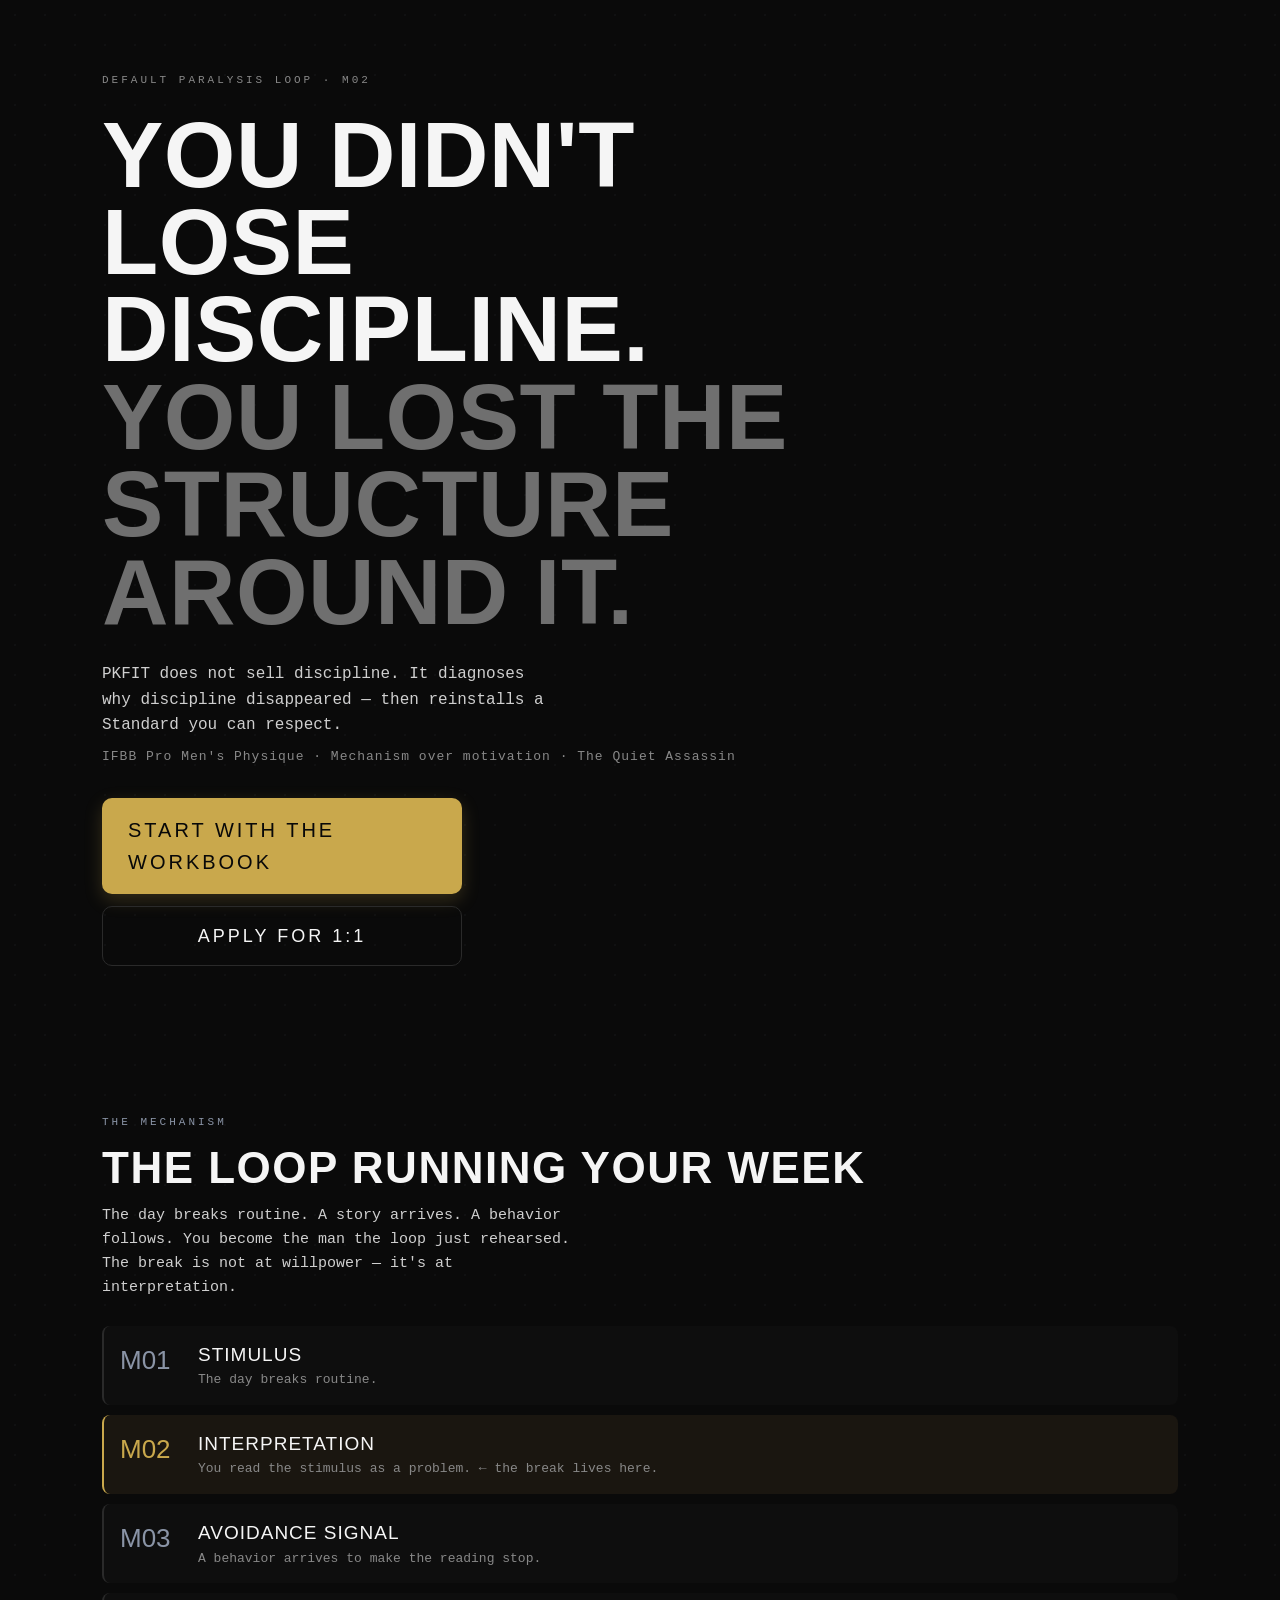
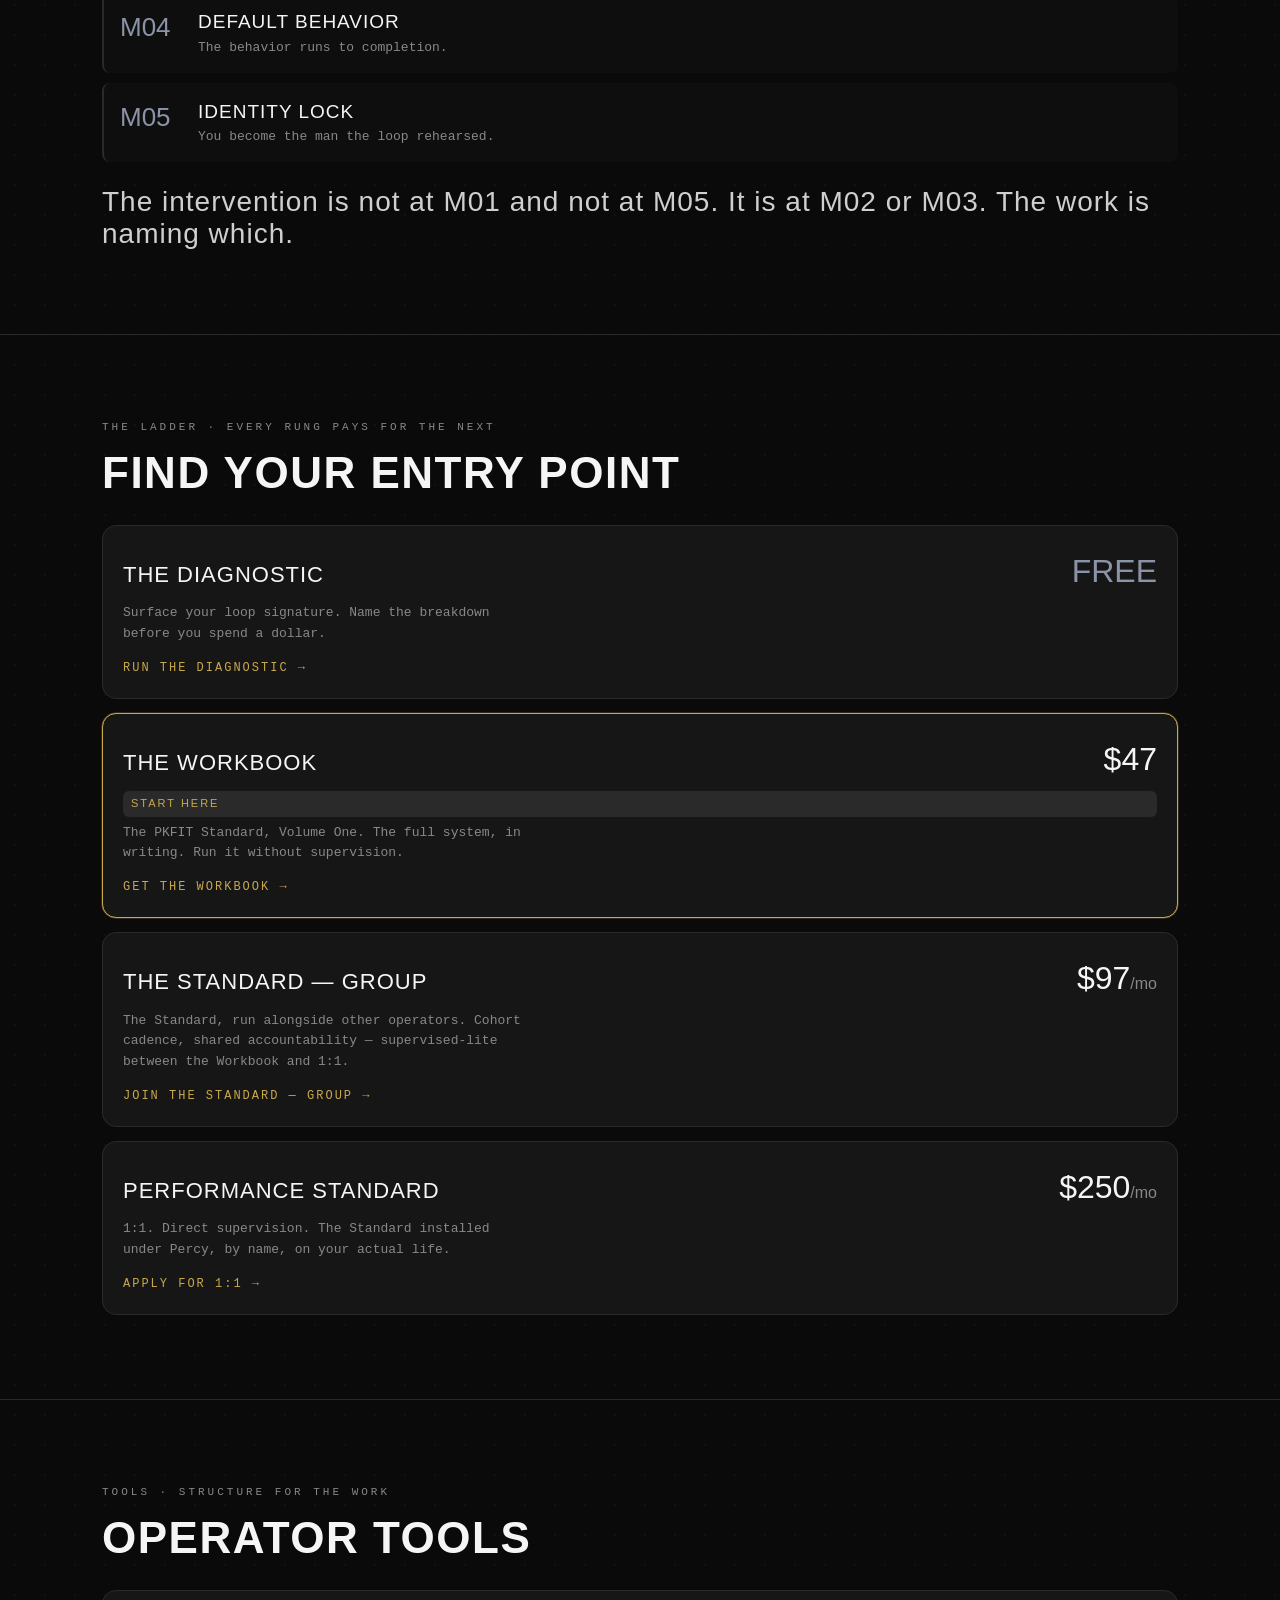
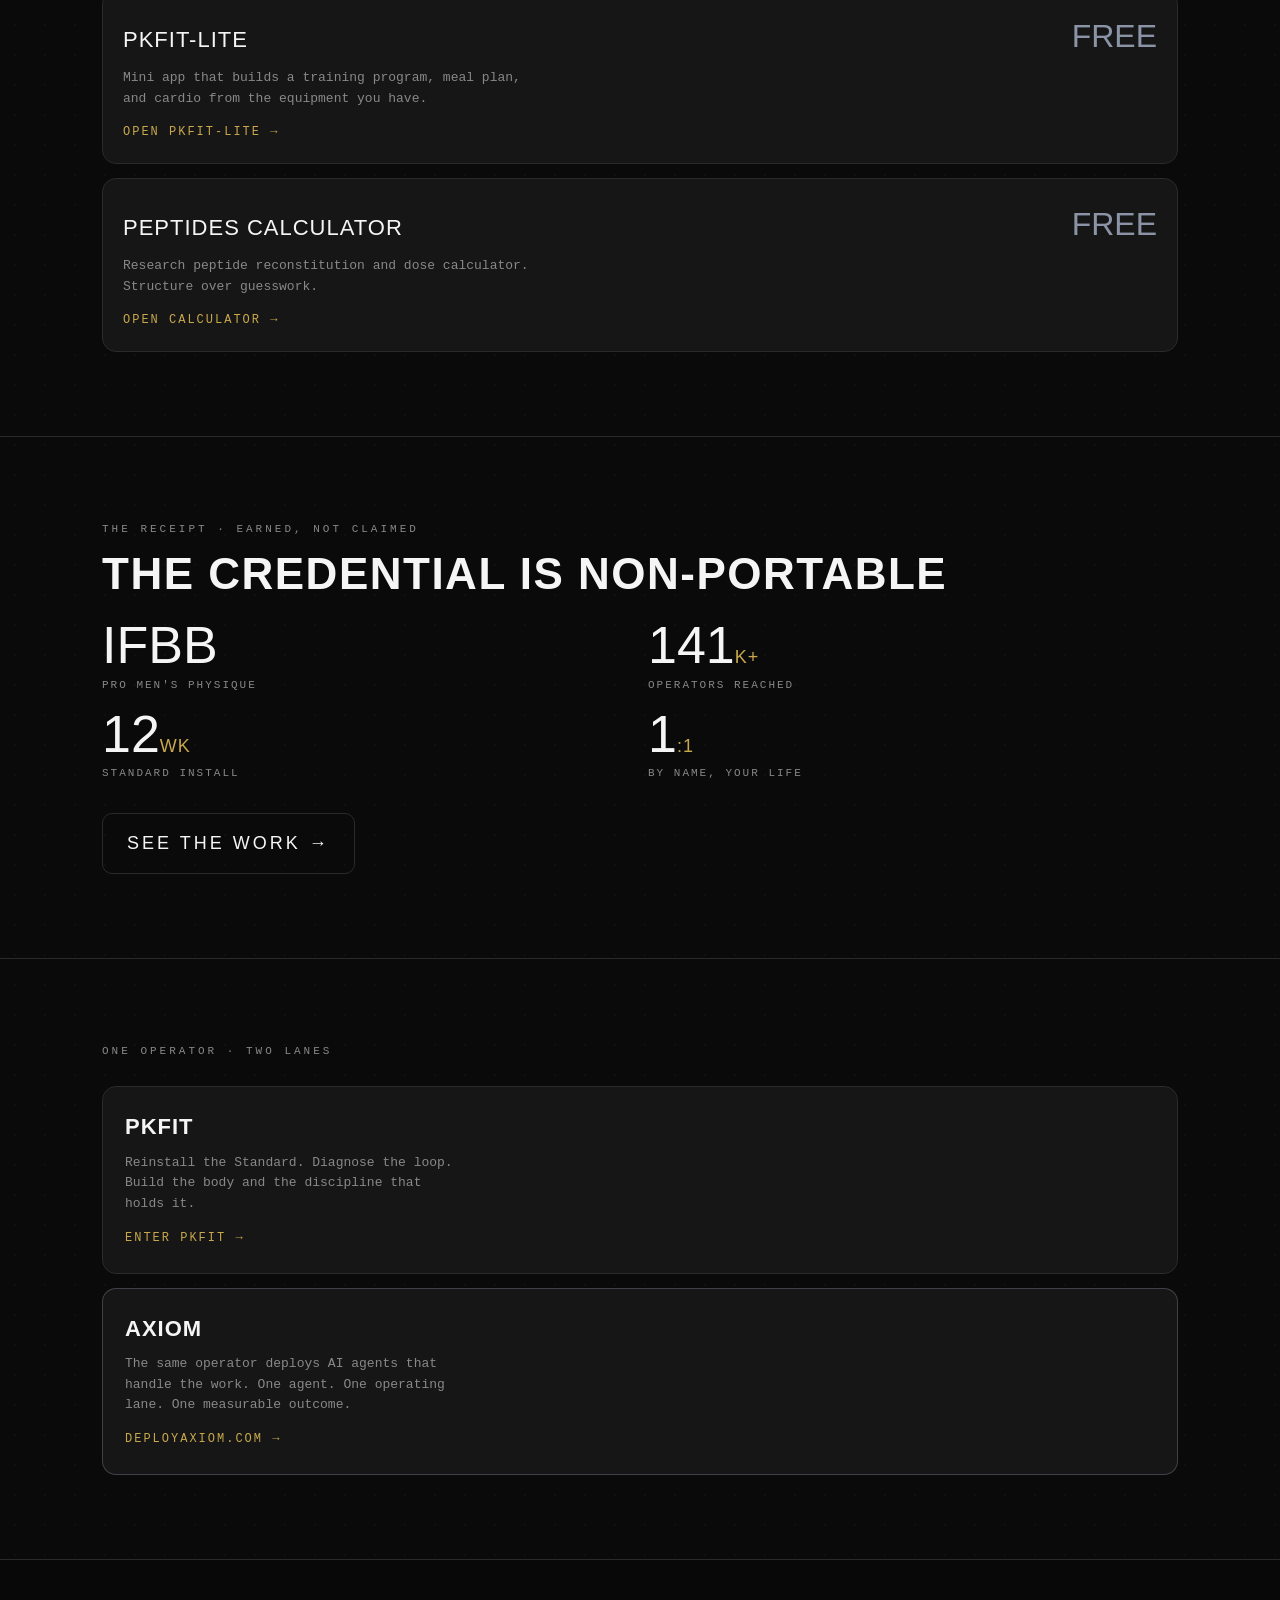
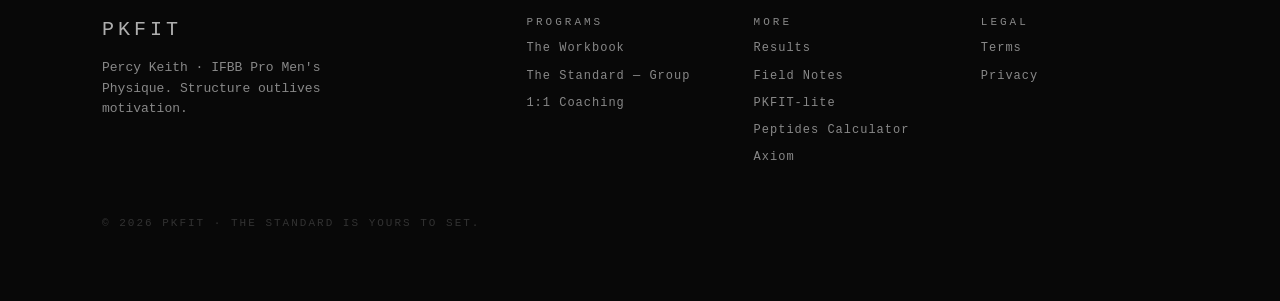
==== index.html @ 1bbd9949 "Add production homepage with Stripe CTA, OPERATOR TOOLS, and footer links" ====
<!DOCTYPE html>
<html lang="en">
<head>
<meta charset="UTF-8">
<meta name="viewport" content="width=device-width, initial-scale=1.0">
<title>PKFIT — operatefitness.app</title>
<link rel="stylesheet" href="/assets/brand.css">
<style>
/* ---- HOME-specific ---- */
.hero{padding:72px 0 64px;position:relative;overflow:hidden}
.hero .kicker{margin-bottom:22px}
.hero h1{font-size:clamp(40px,11vw,92px);color:var(--ink);max-width:14ch}
.hero h1 .dim{color:#6f6f6f}
.hero-sub{margin:26px 0 8px;max-width:46ch;font-size:16px;color:#cfcfcf}
.hero-meta{font-size:13px;color:var(--muted);letter-spacing:1px;margin-bottom:30px}
.hero-cta{display:flex;flex-direction:column;gap:12px;max-width:360px}

.bracket{position:relative}
/* gold corner brackets — containment, used sparingly on the mechanism block */
.mech{position:relative}
.mech .stages{margin-top:26px;display:grid;gap:10px}
.stage{display:grid;grid-template-columns:64px 1fr;gap:14px;align-items:start;padding:14px 16px;background:var(--card-nested);border-radius:8px;border-left:2px solid var(--line)}
.stage.key{border-left-color:var(--gold);background:var(--gold-tile)}
.stage .m{font-family:'Anton',sans-serif;font-size:26px;color:var(--steel)}
.stage.key .m{color:var(--gold)}
.stage .t{font-family:'Bebas Neue',sans-serif;font-size:19px;letter-spacing:1px;color:var(--ink)}
.stage .d{font-size:13px;color:var(--muted)}
.mech-line{margin-top:24px;font-family:'Bebas Neue',sans-serif;font-size:clamp(20px,4vw,28px);letter-spacing:1px;line-height:1.15}

/* ladder */
.ladder{display:grid;gap:14px;margin-top:30px}
.rung{display:flex;flex-direction:column;gap:6px;padding:20px;background:var(--card);border:0.5px solid var(--line);border-radius:var(--radius)}
.rung .top{display:flex;align-items:baseline;justify-content:space-between;gap:12px}
.rung .price{font-family:'Anton',sans-serif;font-size:32px;color:var(--ink)}
.rung .price.free{color:var(--steel)}
.rung .name{font-family:'Bebas Neue',sans-serif;font-size:22px;letter-spacing:1px}
.rung .desc{font-size:13px;color:var(--muted);max-width:52ch}
.rung .go{margin-top:8px;font-family:'DM Mono',monospace;font-size:12px;letter-spacing:2px;text-transform:uppercase;color:var(--gold);text-decoration:none}
.rung.feature{border-color:var(--gold);box-shadow:0 0 0 0.5px rgba(201,168,76,0.4)}
.rung .tag{font-family:'Bebas Neue',sans-serif;font-size:11px;letter-spacing:2px;background:#2a2a2a;color:var(--gold);padding:4px 8px;border-radius:6px}

/* proof strip */
.proof{display:grid;grid-template-columns:repeat(2,1fr);gap:16px;margin-top:26px}
.stat .n{font-family:'Anton',sans-serif;font-size:clamp(34px,9vw,52px);color:var(--ink);line-height:0.9}
.stat .n .u{font-family:'Bebas Neue',sans-serif;font-size:18px;color:var(--gold);letter-spacing:1px}
.stat .l{font-size:11px;letter-spacing:2px;text-transform:uppercase;color:var(--muted);margin-top:8px}

/* dual lane */
.lanes{display:grid;gap:14px;margin-top:26px}
.lane{padding:22px;border:0.5px solid var(--line);border-radius:var(--radius);background:var(--card)}
.lane h4{font-family:'Bebas Neue',sans-serif;font-size:22px;letter-spacing:1px;margin-bottom:8px}
.lane p{font-size:13px;color:var(--muted);max-width:42ch}
.lane .pill{display:inline-block;margin-top:14px;font-family:'DM Mono',monospace;font-size:12px;letter-spacing:2px;text-transform:uppercase;color:var(--gold);text-decoration:none}
.lane.axiom{border-color:rgba(138,148,166,0.35)}

/* footer */
.footer{padding:54px 0 70px;background:var(--base)}
.footer .wordmark{opacity:0.7}
.footer-cols{display:grid;grid-template-columns:1fr;gap:30px}
.footer a{color:var(--muted);text-decoration:none;font-size:12px;letter-spacing:1px;display:block;margin:8px 0}
.footer-mark{margin-top:40px;font-size:11px;letter-spacing:2px;color:var(--faint);text-transform:uppercase}
@media(min-width:720px){.footer-cols{grid-template-columns:2fr 1fr 1fr 1fr}}
</style>
</head>
<body>

<!-- HERO -->
<header class="hero">
  <div class="wrap">
    <div class="kicker">DEFAULT PARALYSIS LOOP · M02</div>
    <h1 class="anton">YOU DIDN'T LOSE DISCIPLINE.<br><span class="dim">YOU LOST THE STRUCTURE AROUND IT.</span></h1>
    <p class="hero-sub">PKFIT does not sell discipline. It diagnoses why discipline disappeared — then reinstalls a Standard you can respect.</p>
    <div class="hero-meta">IFBB Pro Men's Physique · Mechanism over motivation · The Quiet Assassin</div>
    <div class="hero-cta">
      <a href="/workbook" class="btn btn-gold btn-block">START WITH THE WORKBOOK</a>
      <a href="/apply" class="btn btn-ghost btn-block">APPLY FOR 1:1</a>
    </div>
  </div>
</header>

<!-- MECHANISM -->
<section class="mech" id="mechanism">
  <div class="wrap">
    <div class="kicker steel">THE MECHANISM</div>
    <h2 class="bebas" style="font-size:clamp(28px,6vw,44px);margin-top:14px">THE LOOP RUNNING YOUR WEEK</h2>
    <p style="margin-top:14px;max-width:52ch;color:#cfcfcf;font-size:15px">The day breaks routine. A story arrives. A behavior follows. You become the man the loop just rehearsed. The break is not at willpower — it's at interpretation.</p>
    <div class="stages">
      <div class="stage"><div class="m">M01</div><div><div class="t">STIMULUS</div><div class="d">The day breaks routine.</div></div></div>
      <div class="stage key"><div class="m">M02</div><div><div class="t">INTERPRETATION</div><div class="d">You read the stimulus as a problem. ← the break lives here.</div></div></div>
      <div class="stage"><div class="m">M03</div><div><div class="t">AVOIDANCE SIGNAL</div><div class="d">A behavior arrives to make the reading stop.</div></div></div>
      <div class="stage"><div class="m">M04</div><div><div class="t">DEFAULT BEHAVIOR</div><div class="d">The behavior runs to completion.</div></div></div>
      <div class="stage"><div class="m">M05</div><div><div class="t">IDENTITY LOCK</div><div class="d">You become the man the loop rehearsed.</div></div></div>
    </div>
    <p class="mech-line">The intervention is not at M01 and not at M05. It is at M02 or M03. The work is naming which.</p>
  </div>
</section>

<!-- OFFER LADDER -->
<section id="ladder">
  <div class="wrap">
    <div class="kicker">THE LADDER · EVERY RUNG PAYS FOR THE NEXT</div>
    <h2 class="bebas" style="font-size:clamp(28px,6vw,44px);margin-top:14px">FIND YOUR ENTRY POINT</h2>
    <div class="ladder">
      <div class="rung">
        <div class="top"><span class="name">THE DIAGNOSTIC</span><span class="price free">FREE</span></div>
        <div class="desc">Surface your loop signature. Name the breakdown before you spend a dollar.</div>
        <a class="go" href="/diagnostic">RUN THE DIAGNOSTIC →</a>
      </div>
      <div class="rung feature">
        <div class="top"><span class="name">THE WORKBOOK</span><span class="price">$47</span></div>
        <span class="tag">START HERE</span>
        <div class="desc">The PKFIT Standard, Volume One. The full system, in writing. Run it without supervision.</div>
        <a class="go" href="/workbook">GET THE WORKBOOK →</a>
      </div>
      <div class="rung">
        <div class="top"><span class="name">THE STANDARD — GROUP</span><span class="price">$97<span style="font-size:16px;color:var(--muted)">/mo</span></span></div>
        <div class="desc">The Standard, run alongside other operators. Cohort cadence, shared accountability — supervised-lite between the Workbook and 1:1.</div>
        <a class="go" href="https://www.trainerize.me/profile/pkfit3/?planGUID=3ece2d14c7924ba0a17c5902044dcca0&mode=checkout">JOIN THE STANDARD — GROUP →</a>
      </div>
      <div class="rung">
        <div class="top"><span class="name">PERFORMANCE STANDARD</span><span class="price">$250<span style="font-size:16px;color:var(--muted)">/mo</span></span></div>
        <div class="desc">1:1. Direct supervision. The Standard installed under Percy, by name, on your actual life.</div>
        <a class="go" href="https://buy.stripe.com/5kQfZbekE1ge99G9bW5gc0h">APPLY FOR 1:1 →</a>
      </div>
    </div>
  </div>
</section>

<!-- TOOLS -->
<section id="tools">
  <div class="wrap">
    <div class="kicker">TOOLS · STRUCTURE FOR THE WORK</div>
    <h2 class="bebas" style="font-size:clamp(28px,6vw,44px);margin-top:14px">OPERATOR TOOLS</h2>
    <div class="ladder">
      <div class="rung">
        <div class="top"><span class="name">PKFIT-LITE</span><span class="price free">FREE</span></div>
        <div class="desc">Mini app that builds a training program, meal plan, and cardio from the equipment you have.</div>
        <a class="go" href="https://pkfit-lite.netlify.app">OPEN PKFIT-LITE →</a>
      </div>
      <div class="rung">
        <div class="top"><span class="name">PEPTIDES CALCULATOR</span><span class="price free">FREE</span></div>
        <div class="desc">Research peptide reconstitution and dose calculator. Structure over guesswork.</div>
        <a class="go" href="/peptides">OPEN CALCULATOR →</a>
      </div>
    </div>
  </div>
</section>

<!-- PROOF -->
<section id="proof">
  <div class="wrap">
    <div class="kicker">THE RECEIPT · EARNED, NOT CLAIMED</div>
    <h2 class="bebas" style="font-size:clamp(28px,6vw,44px);margin-top:14px">THE CREDENTIAL IS NON-PORTABLE</h2>
    <div class="proof">
      <div class="stat"><div class="n">IFBB</div><div class="l">Pro Men's Physique</div></div>
      <div class="stat"><div class="n">141<span class="u">K+</span></div><div class="l">Operators reached</div></div>
      <div class="stat"><div class="n">12<span class="u">WK</span></div><div class="l">Standard install</div></div>
      <div class="stat"><div class="n">1<span class="u">:1</span></div><div class="l">By name, your life</div></div>
    </div>
    <a href="/proof" class="btn btn-ghost" style="margin-top:30px">SEE THE WORK →</a>
  </div>
</section>

<!-- DUAL LANE -->
<section>
  <div class="wrap">
    <div class="kicker">ONE OPERATOR · TWO LANES</div>
    <div class="lanes">
      <div class="lane">
        <h4>PKFIT</h4>
        <p>Reinstall the Standard. Diagnose the loop. Build the body and the discipline that holds it.</p>
        <a class="pill" href="/workbook">ENTER PKFIT →</a>
      </div>
      <div class="lane axiom">
        <h4>AXIOM</h4>
        <p>The same operator deploys AI agents that handle the work. One agent. One operating lane. One measurable outcome.</p>
        <a class="pill" href="https://deployaxiom.com">DEPLOYAXIOM.COM →</a>
      </div>
    </div>
  </div>
</section>

<!-- FOOTER -->
<footer class="footer">
  <div class="wrap">
    <div class="footer-cols">
      <div>
        <div class="wordmark" style="font-size:20px">PKFIT</div>
        <p style="margin-top:12px;max-width:34ch;color:var(--muted);font-size:13px">Percy Keith · IFBB Pro Men's Physique. Structure outlives motivation.</p>
      </div>
      <div>
        <div class="kicker" style="margin-bottom:6px">PROGRAMS</div>
        <a href="/workbook">The Workbook</a>
        <a href="https://www.trainerize.me/profile/pkfit3/?planGUID=3ece2d14c7924ba0a17c5902044dcca0&mode=checkout">The Standard — Group</a>
        <a href="/apply">1:1 Coaching</a>
      </div>
      <div>
        <div class="kicker" style="margin-bottom:6px">MORE</div>
        <a href="#proof">Results</a>
        <a href="/field-notes">Field Notes</a>
        <a href="https://pkfit-lite.netlify.app">PKFIT-lite</a>
        <a href="/peptides">Peptides Calculator</a>
        <a href="https://deployaxiom.com">Axiom</a>
      </div>
      <div>
        <div class="kicker" style="margin-bottom:6px">LEGAL</div>
        <a href="#">Terms</a>
        <a href="#">Privacy</a>
      </div>
    </div>
    <div class="footer-mark">© 2026 PKFIT · THE STANDARD IS YOURS TO SET.</div>
  </div>
</footer>

</body>
</html>
---- assets/brand.css ----
/* PKFIT — operatefitness.app brand system (design pass v1)
   Source of truth: PKFIT-PILLAR-VISUAL-SYSTEM.md + operatefitness-mockups app kit. */

@font-face{font-family:'Bebas Neue';font-style:normal;font-weight:400;font-display:swap;src:url('/assets/fonts/bebas-neue-v16-latin-400.woff2') format('woff2')}
@font-face{font-family:'Anton';font-style:normal;font-weight:400;font-display:swap;src:url('/assets/fonts/anton-v27-latin-400.woff2') format('woff2')}
@font-face{font-family:'DM Mono';font-style:normal;font-weight:400;font-display:swap;src:url('/assets/fonts/dm-mono-v16-latin-400.woff2') format('woff2')}
@font-face{font-family:'DM Mono';font-style:normal;font-weight:500;font-display:swap;src:url('/assets/fonts/dm-mono-v16-latin-500.woff2') format('woff2')}

:root{
  --base:#080808;
  --body:#0a0a0a;
  --card:#161616;
  --card-nested:#0e0e0e;
  --line:#2a2a2a;
  --ink:#F5F5F5;
  --muted:#888;
  --faint:#555;
  --gold:#C9A84C;
  --gold-tile:#1a1610;
  --steel:#8A94A6;
  --red-miss:#5a3535;
  --maxw:1120px;
  --radius:14px;
}

*{box-sizing:border-box;margin:0;padding:0}
html{scroll-behavior:smooth}
body{
  background:var(--body);
  color:var(--ink);
  font-family:'DM Mono',monospace;
  -webkit-font-smoothing:antialiased;
  line-height:1.6;
  background-image:radial-gradient(rgba(138,148,166,0.05) 1px, transparent 1px);
  background-size:30px 30px;
}

.anton{font-family:'Anton',sans-serif;text-transform:uppercase;line-height:0.95;letter-spacing:0.5px}
.bebas{font-family:'Bebas Neue',sans-serif;letter-spacing:1.5px;line-height:1}
.kicker{font-family:'DM Mono',monospace;font-size:11px;letter-spacing:3px;text-transform:uppercase;color:var(--muted)}
.kicker.gold{color:var(--gold)}
.kicker.steel{color:var(--steel)}
.brass{font-family:'Bebas Neue',sans-serif;letter-spacing:1px;color:var(--ink);line-height:1.1}
.gold{color:var(--gold)}
.muted{color:var(--muted)}
p{color:#cfcfcf;font-size:15px}

.wrap{max-width:var(--maxw);margin:0 auto;padding:0 22px}
section{padding:64px 0;border-bottom:0.5px solid var(--line)}
.rule{height:0.5px;background:var(--line);border:0;margin:0}

.nav{position:sticky;top:0;z-index:60;background:rgba(8,8,8,0.86);backdrop-filter:blur(10px);border-bottom:0.5px solid var(--line)}
.nav-in{max-width:var(--maxw);margin:0 auto;padding:14px 22px;display:flex;align-items:center;justify-content:space-between}
.wordmark{font-family:'DM Mono',monospace;font-weight:500;letter-spacing:4px;font-size:16px;color:var(--ink)}
.nav-links{display:none;gap:26px}
.nav-links a{color:var(--muted);text-decoration:none;font-size:11px;letter-spacing:2px;text-transform:uppercase}
.nav-links a:hover{color:var(--ink)}
.nav-cta{font-family:'Bebas Neue',sans-serif;font-size:14px;letter-spacing:2px;background:var(--gold);color:var(--base);padding:9px 16px;border-radius:8px;text-decoration:none}

.btn{display:inline-flex;align-items:center;justify-content:center;gap:10px;font-family:'Bebas Neue',sans-serif;letter-spacing:3px;text-decoration:none;border-radius:10px;cursor:pointer;border:none}
.btn-gold{background:var(--gold);color:var(--base);font-size:20px;padding:16px 26px;box-shadow:0 6px 18px rgba(201,168,76,0.22)}
.btn-ghost{background:transparent;color:var(--ink);border:0.5px solid var(--line);font-size:18px;padding:15px 24px}
.btn-block{width:100%}

.card{background:var(--card);border:0.5px solid var(--line);border-radius:var(--radius);padding:22px}
.card-nested{background:var(--card-nested);border-radius:8px;padding:14px 16px}

.footer{padding:54px 0 70px;background:var(--base)}
.footer .wordmark{opacity:0.7}
.footer-cols{display:grid;grid-template-columns:1fr;gap:30px}
.footer a{color:var(--muted);text-decoration:none;font-size:12px;letter-spacing:1px;display:block;margin:8px 0}
.footer a:hover{color:var(--ink)}
.footer-mark{opacity:0.55;font-size:11px;letter-spacing:2px;color:var(--faint);margin-top:30px}

@media(min-width:768px){
  section{padding:84px 0}
  .footer-cols{grid-template-columns:2fr 1fr 1fr 1fr}
}
@media(min-width:1024px){
  .nav-links{display:flex}
}
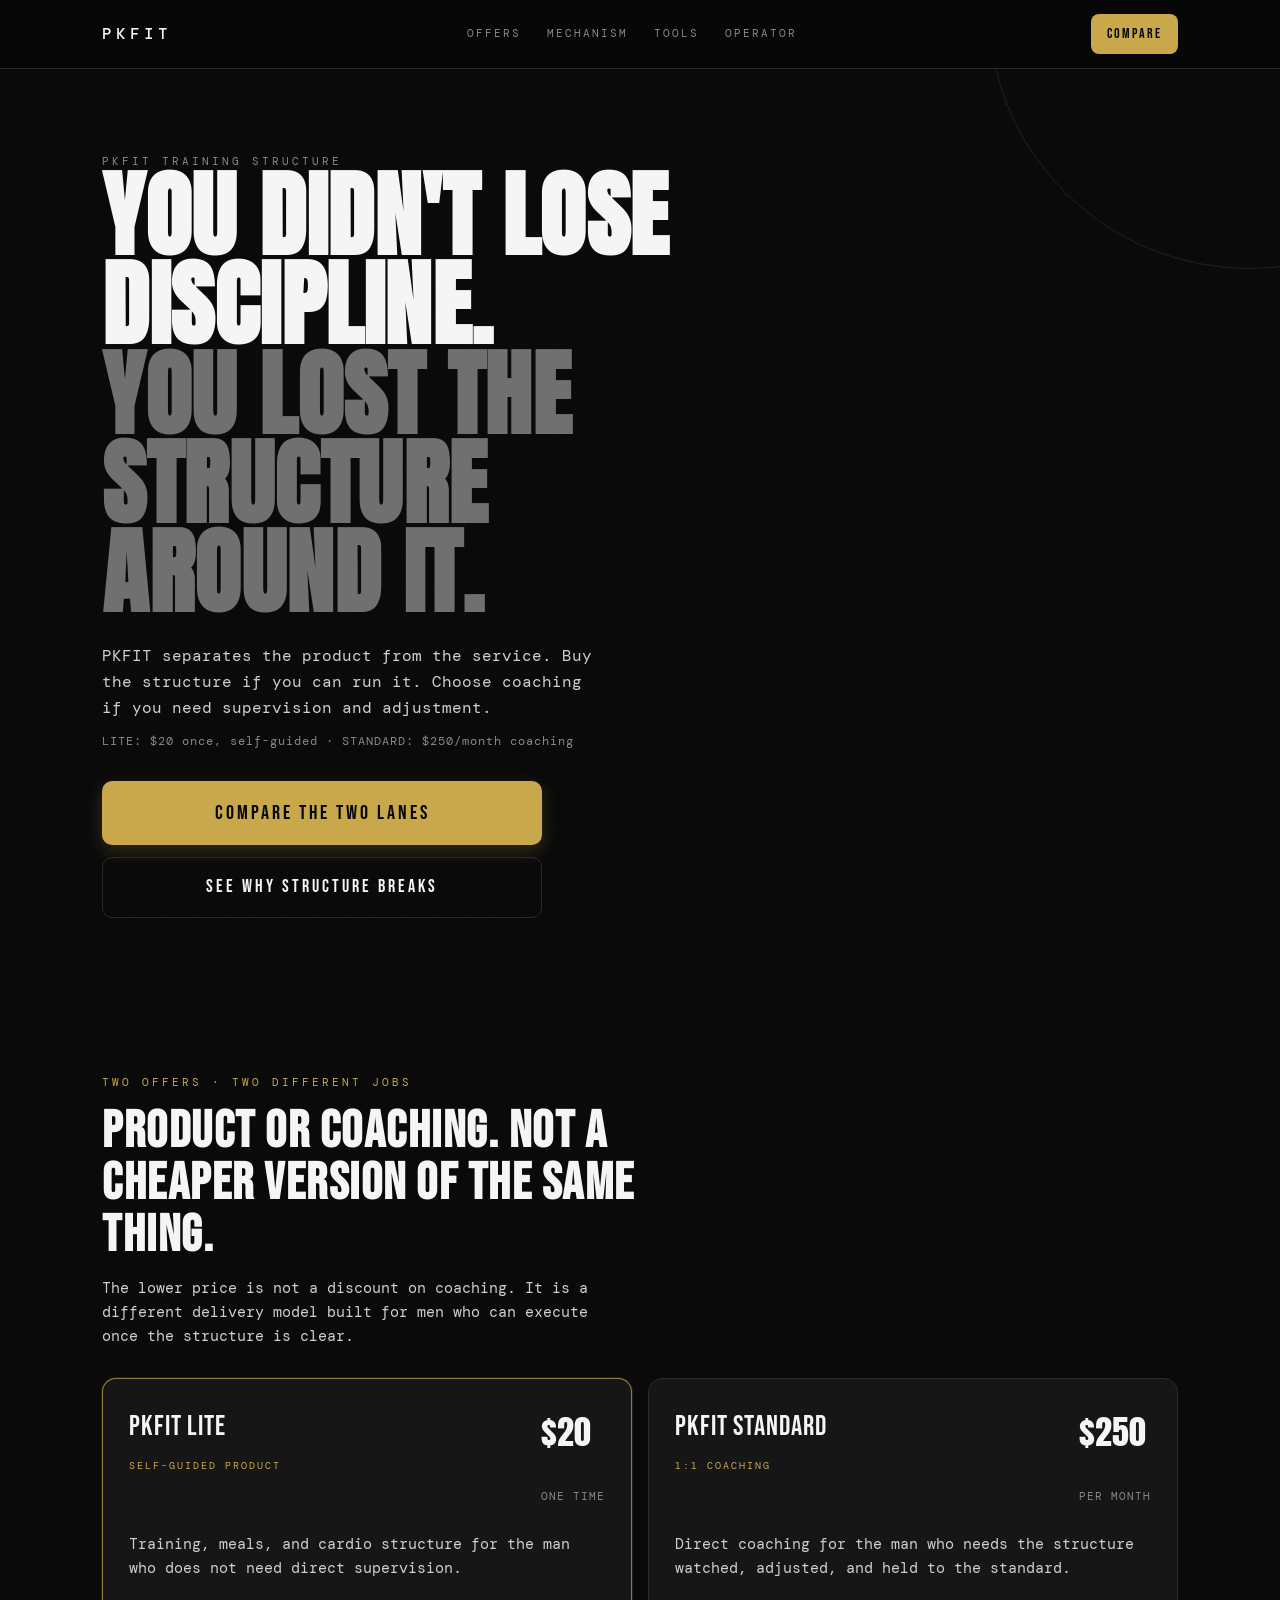
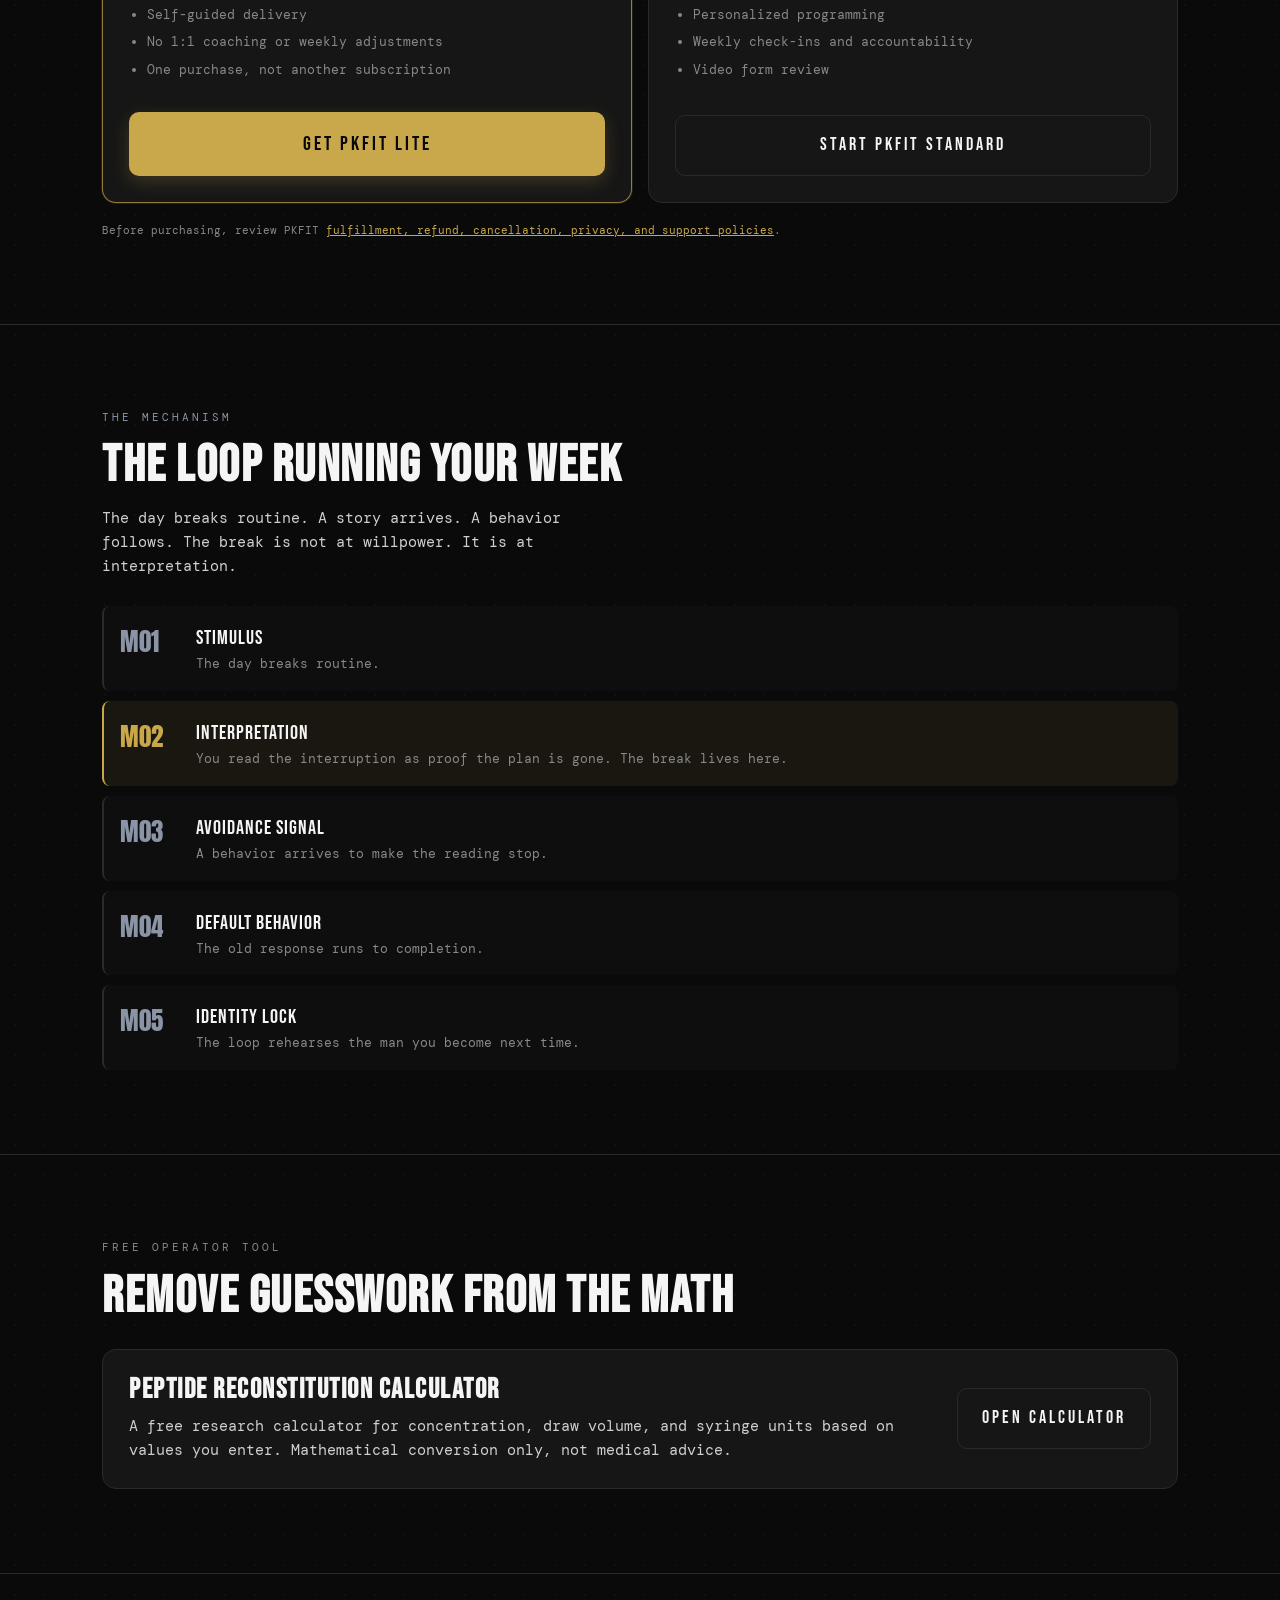
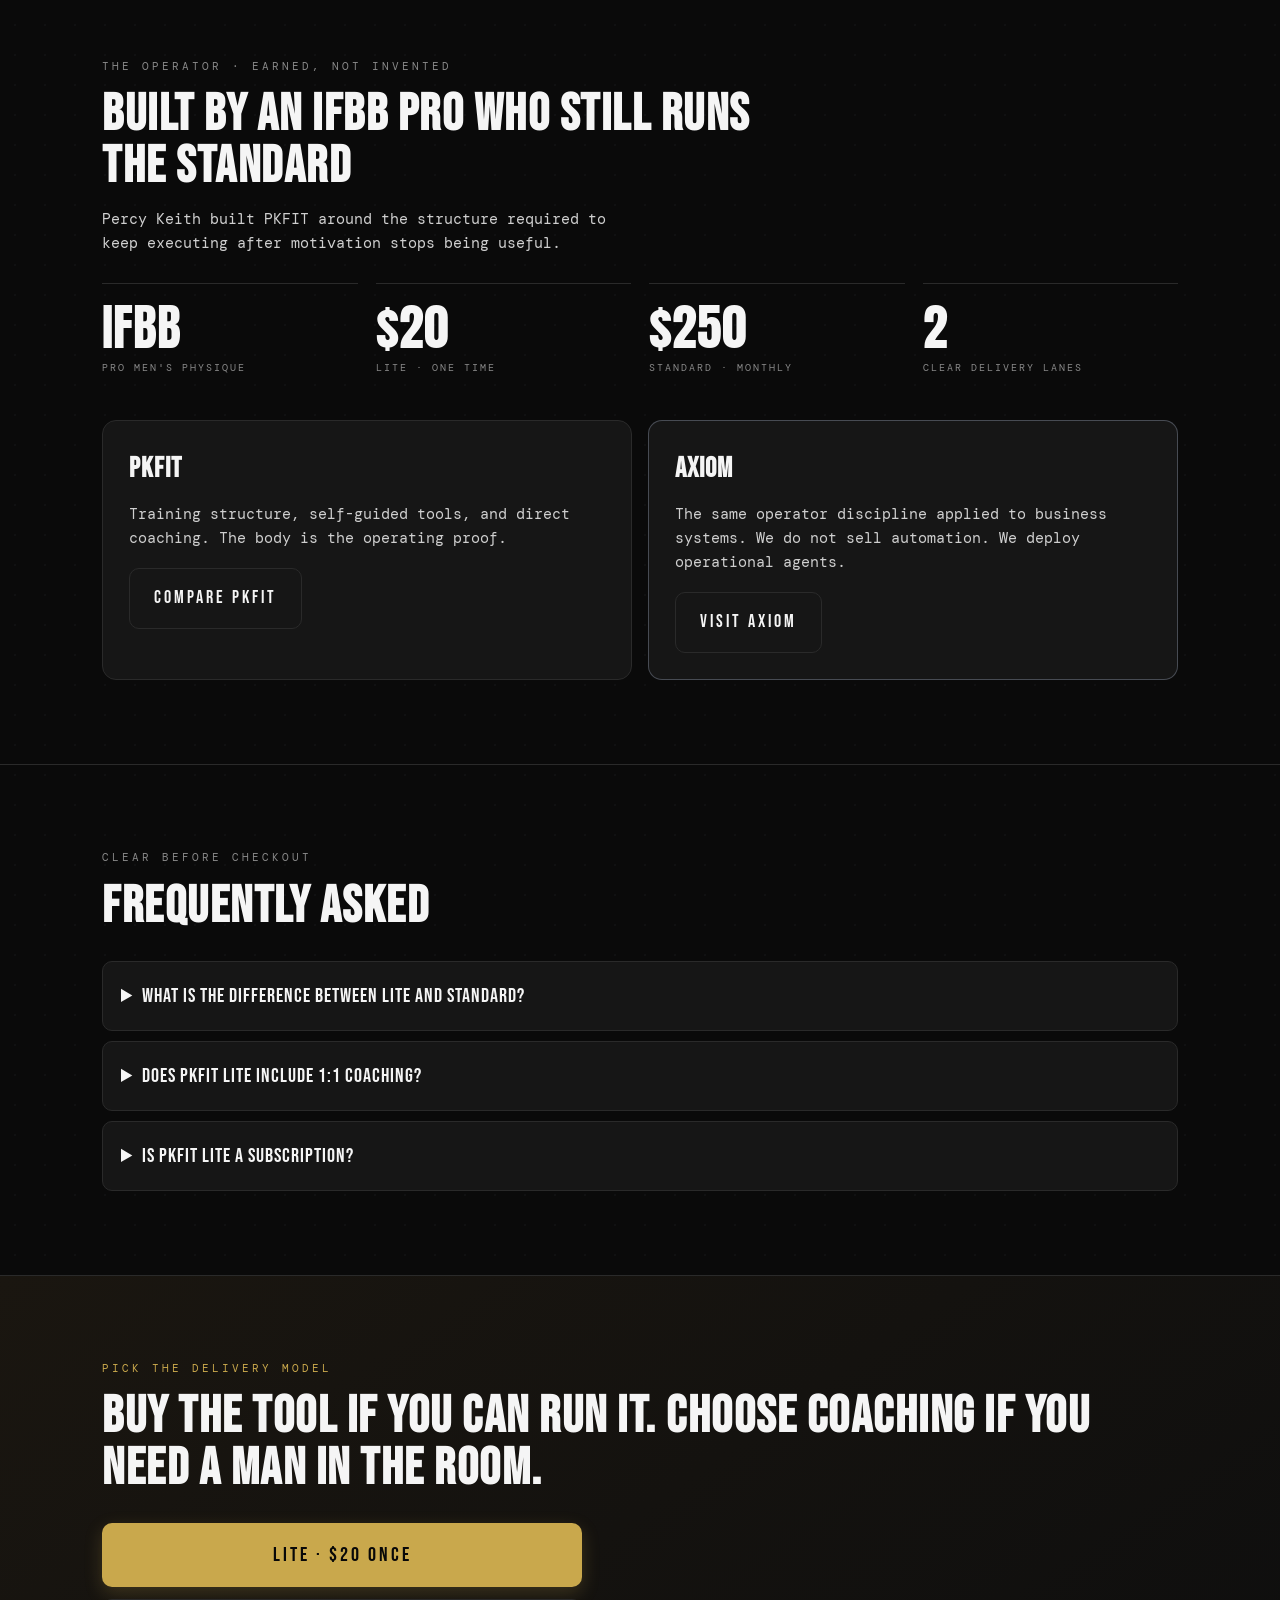
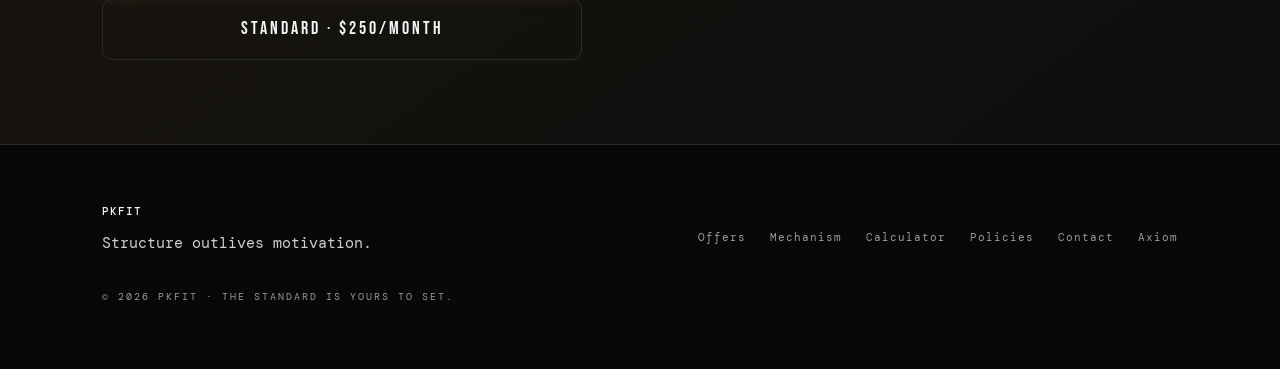
==== commit 68c66394: "feat: prepare operatefitness SEO value pass" ====
--- a/index.html
+++ b/index.html
@@ -3,214 +3,218 @@
 <head>
 <meta charset="UTF-8">
 <meta name="viewport" content="width=device-width, initial-scale=1.0">
-<title>PKFIT — operatefitness.app</title>
+<meta name="theme-color" content="#080808">
+<link rel="icon" href="/assets/favicon.svg" type="image/svg+xml">
+<link rel="preload" href="/assets/fonts/anton-v27-latin-400.woff2" as="font" type="font/woff2" crossorigin>
+<link rel="preload" href="/assets/fonts/bebas-neue-v16-latin-400.woff2" as="font" type="font/woff2" crossorigin>
+<link rel="preload" href="/assets/fonts/dm-mono-v16-latin-400.woff2" as="font" type="font/woff2" crossorigin>
+<title>Online Fitness Coaching &amp; Self-Guided Training | PKFIT</title>
+<meta name="description" content="Compare PKFIT LITE at $20 one time with PKFIT Standard coaching at $250 per month. Self-guided training structure or direct coaching, without confusing the two.">
+<link rel="canonical" href="https://operatefitness.app/">
+<meta property="og:type" content="website">
+<meta property="og:site_name" content="operatefitness.app">
+<meta property="og:title" content="PKFIT Training Structure: LITE or Standard Coaching">
+<meta property="og:description" content="PKFIT LITE is $20 one time and self-guided. PKFIT Standard is $250 per month with coaching. Choose the structure your execution requires.">
+<meta property="og:url" content="https://operatefitness.app/">
+<meta property="og:image" content="https://operatefitness.app/assets/og-pkfit.png">
+<meta property="og:image:width" content="1200">
+<meta property="og:image:height" content="630">
+<meta property="og:image:alt" content="PKFIT training structure: LITE at $20 once or Standard coaching at $250 per month">
+<meta name="twitter:card" content="summary_large_image">
+<meta name="twitter:title" content="PKFIT LITE or Standard Coaching">
+<meta name="twitter:description" content="PKFIT LITE: $20 once and self-guided. PKFIT Standard: $250 per month with coaching.">
+<meta name="twitter:image" content="https://operatefitness.app/assets/og-pkfit.png">
 <link rel="stylesheet" href="/assets/brand.css">
+<script type="application/ld+json">
+{
+  "@context": "https://schema.org",
+  "@graph": [
+    {
+      "@type": "WebSite",
+      "@id": "https://operatefitness.app/#website",
+      "name": "operatefitness.app",
+      "url": "https://operatefitness.app/"
+    },
+    {
+      "@type": "Organization",
+      "@id": "https://operatefitness.app/#organization",
+      "name": "PKFIT",
+      "url": "https://operatefitness.app/",
+      "sameAs": ["https://www.instagram.com/officialpercyk/"]
+    },
+    {
+      "@type": "Product",
+      "@id": "https://operatefitness.app/#pkfit-lite",
+      "name": "PKFIT LITE",
+      "description": "One-time, self-guided PKFIT training structure without 1:1 coaching.",
+      "brand": {"@id": "https://operatefitness.app/#organization"},
+      "offers": {
+        "@type": "Offer",
+        "price": "20",
+        "priceCurrency": "USD",
+        "url": "https://pkfit-lite.netlify.app"
+      }
+    },
+    {
+      "@type": "Service",
+      "@id": "https://operatefitness.app/#pkfit-standard",
+      "name": "PKFIT Standard",
+      "description": "Monthly 1:1 PKFIT coaching with personalized programming, weekly check-ins, and video form review.",
+      "provider": {"@id": "https://operatefitness.app/#organization"},
+      "offers": {
+        "@type": "Offer",
+        "price": "250",
+        "priceCurrency": "USD",
+        "priceSpecification": {
+          "@type": "UnitPriceSpecification",
+          "price": "250",
+          "priceCurrency": "USD",
+          "unitCode": "MON",
+          "billingDuration": "P1M"
+        },
+        "url": "https://buy.stripe.com/5kQfZbekE1ge99G9bW5gc0h"
+      }
+    },
+    {
+      "@type": "FAQPage",
+      "mainEntity": [
+        {
+          "@type": "Question",
+          "name": "What is the difference between PKFIT LITE and PKFIT Standard?",
+          "acceptedAnswer": {
+            "@type": "Answer",
+            "text": "PKFIT LITE is a $20 one-time, self-guided product. PKFIT Standard is $250 per month and includes personalized programming, weekly check-ins, and video form review."
+          }
+        },
+        {
+          "@type": "Question",
+          "name": "Does PKFIT LITE include 1:1 coaching?",
+          "acceptedAnswer": {
+            "@type": "Answer",
+            "text": "No. PKFIT LITE is self-guided and does not include 1:1 coaching, direct messages, or weekly coach adjustments."
+          }
+        },
+        {
+          "@type": "Question",
+          "name": "Is PKFIT LITE a subscription?",
+          "acceptedAnswer": {
+            "@type": "Answer",
+            "text": "No. PKFIT LITE is a one-time $20 purchase."
+          }
+        }
+      ]
+    }
+  ]
+}
+</script>
 <style>
-/* ---- HOME-specific ---- */
-.hero{padding:72px 0 64px;position:relative;overflow:hidden}
-.hero .kicker{margin-bottom:22px}
-.hero h1{font-size:clamp(40px,11vw,92px);color:var(--ink);max-width:14ch}
-.hero h1 .dim{color:#6f6f6f}
-.hero-sub{margin:26px 0 8px;max-width:46ch;font-size:16px;color:#cfcfcf}
-.hero-meta{font-size:13px;color:var(--muted);letter-spacing:1px;margin-bottom:30px}
-.hero-cta{display:flex;flex-direction:column;gap:12px;max-width:360px}
-
-.bracket{position:relative}
-/* gold corner brackets — containment, used sparingly on the mechanism block */
-.mech{position:relative}
-.mech .stages{margin-top:26px;display:grid;gap:10px}
-.stage{display:grid;grid-template-columns:64px 1fr;gap:14px;align-items:start;padding:14px 16px;background:var(--card-nested);border-radius:8px;border-left:2px solid var(--line)}
-.stage.key{border-left-color:var(--gold);background:var(--gold-tile)}
-.stage .m{font-family:'Anton',sans-serif;font-size:26px;color:var(--steel)}
-.stage.key .m{color:var(--gold)}
-.stage .t{font-family:'Bebas Neue',sans-serif;font-size:19px;letter-spacing:1px;color:var(--ink)}
-.stage .d{font-size:13px;color:var(--muted)}
-.mech-line{margin-top:24px;font-family:'Bebas Neue',sans-serif;font-size:clamp(20px,4vw,28px);letter-spacing:1px;line-height:1.15}
-
-/* ladder */
-.ladder{display:grid;gap:14px;margin-top:30px}
-.rung{display:flex;flex-direction:column;gap:6px;padding:20px;background:var(--card);border:0.5px solid var(--line);border-radius:var(--radius)}
-.rung .top{display:flex;align-items:baseline;justify-content:space-between;gap:12px}
-.rung .price{font-family:'Anton',sans-serif;font-size:32px;color:var(--ink)}
-.rung .price.free{color:var(--steel)}
-.rung .name{font-family:'Bebas Neue',sans-serif;font-size:22px;letter-spacing:1px}
-.rung .desc{font-size:13px;color:var(--muted);max-width:52ch}
-.rung .go{margin-top:8px;font-family:'DM Mono',monospace;font-size:12px;letter-spacing:2px;text-transform:uppercase;color:var(--gold);text-decoration:none}
-.rung.feature{border-color:var(--gold);box-shadow:0 0 0 0.5px rgba(201,168,76,0.4)}
-.rung .tag{font-family:'Bebas Neue',sans-serif;font-size:11px;letter-spacing:2px;background:#2a2a2a;color:var(--gold);padding:4px 8px;border-radius:6px}
-
-/* proof strip */
-.proof{display:grid;grid-template-columns:repeat(2,1fr);gap:16px;margin-top:26px}
-.stat .n{font-family:'Anton',sans-serif;font-size:clamp(34px,9vw,52px);color:var(--ink);line-height:0.9}
-.stat .n .u{font-family:'Bebas Neue',sans-serif;font-size:18px;color:var(--gold);letter-spacing:1px}
-.stat .l{font-size:11px;letter-spacing:2px;text-transform:uppercase;color:var(--muted);margin-top:8px}
-
-/* dual lane */
-.lanes{display:grid;gap:14px;margin-top:26px}
-.lane{padding:22px;border:0.5px solid var(--line);border-radius:var(--radius);background:var(--card)}
-.lane h4{font-family:'Bebas Neue',sans-serif;font-size:22px;letter-spacing:1px;margin-bottom:8px}
-.lane p{font-size:13px;color:var(--muted);max-width:42ch}
-.lane .pill{display:inline-block;margin-top:14px;font-family:'DM Mono',monospace;font-size:12px;letter-spacing:2px;text-transform:uppercase;color:var(--gold);text-decoration:none}
-.lane.axiom{border-color:rgba(138,148,166,0.35)}
-
-/* footer */
-.footer{padding:54px 0 70px;background:var(--base)}
-.footer .wordmark{opacity:0.7}
-.footer-cols{display:grid;grid-template-columns:1fr;gap:30px}
-.footer a{color:var(--muted);text-decoration:none;font-size:12px;letter-spacing:1px;display:block;margin:8px 0}
-.footer-mark{margin-top:40px;font-size:11px;letter-spacing:2px;color:var(--faint);text-transform:uppercase}
-@media(min-width:720px){.footer-cols{grid-template-columns:2fr 1fr 1fr 1fr}}
+.skip-link{position:absolute;left:12px;top:-60px;z-index:100;background:var(--gold);color:var(--base);padding:10px 14px;border-radius:8px;text-decoration:none}.skip-link:focus{top:12px}
+.hero{padding:84px 0 72px;position:relative;overflow:hidden}.hero:after{content:"";position:absolute;right:-18%;top:-35%;width:520px;height:520px;border:1px solid rgba(201,168,76,.14);border-radius:50%;pointer-events:none}.hero h1{font-size:clamp(44px,10vw,94px);max-width:13ch}.hero h1 .dim{color:#707070}.hero-sub{margin:26px 0 12px;max-width:50ch;font-size:16px}.hero-meta{font-size:12px;color:var(--muted);letter-spacing:1px;margin-bottom:30px}.hero-cta{display:grid;gap:12px;max-width:440px}
+.section-head{max-width:650px}.section-title{font-size:clamp(32px,6vw,52px);margin-top:14px}.section-copy{margin-top:14px;max-width:58ch}
+.offer-grid{display:grid;gap:16px;margin-top:30px}.offer{padding:26px;background:var(--card);border:1px solid var(--line);border-radius:var(--radius);display:flex;flex-direction:column}.offer.primary{border-color:rgba(201,168,76,.7);box-shadow:0 0 0 1px rgba(201,168,76,.12)}.offer-top{display:flex;align-items:flex-start;justify-content:space-between;gap:18px}.offer-name{font-family:'Bebas Neue',sans-serif;font-size:28px;letter-spacing:1px}.offer-price{font-family:'Anton',sans-serif;font-size:34px;white-space:nowrap}.offer-price small{font-family:'DM Mono',monospace;font-size:11px;color:var(--muted);letter-spacing:1px}.tag{display:inline-block;margin-top:8px;font-family:'DM Mono',monospace;font-size:10px;letter-spacing:2px;color:var(--gold);text-transform:uppercase}.offer p{margin-top:18px}.offer ul{margin:18px 0 24px 18px;color:var(--muted);font-size:13px}.offer li{margin:7px 0}.offer .btn{margin-top:auto}
+.offer-suffix{font-size:16px;color:var(--muted)}
+.purchase-note{margin-top:18px;color:var(--muted);font-size:11px;line-height:1.7}.purchase-note a{color:var(--gold)}
+.mechanism{display:grid;gap:10px;margin-top:28px}.stage{display:grid;grid-template-columns:62px 1fr;gap:14px;padding:16px;background:var(--card-nested);border-radius:8px;border-left:2px solid var(--line)}.stage.key{border-left-color:var(--gold);background:var(--gold-tile)}.stage-code{font-family:'Anton',sans-serif;font-size:25px;color:var(--steel)}.stage.key .stage-code{color:var(--gold)}.stage-title{font-family:'Bebas Neue',sans-serif;font-size:20px;letter-spacing:1px}.stage-copy{font-size:13px;color:var(--muted)}
+.tool-card,.lane{margin-top:26px;padding:26px;background:var(--card);border:1px solid var(--line);border-radius:var(--radius)}.tool-card{display:grid;gap:18px}.lane-grid{display:grid;gap:16px}.lane h3{font-family:'Bebas Neue',sans-serif;font-size:28px;letter-spacing:1px}.lane p{margin:10px 0 18px}.lane.axiom{border-color:rgba(138,148,166,.42)}
+.tool-title{font-size:28px}.tool-copy{margin-top:10px}
+.operator-grid{display:grid;grid-template-columns:repeat(2,1fr);gap:18px;margin-top:28px}.stat{padding:18px 0;border-top:1px solid var(--line)}.stat-value{font-family:'Anton',sans-serif;font-size:clamp(32px,7vw,50px);line-height:1}.stat-label{margin-top:8px;font-size:10px;letter-spacing:2px;text-transform:uppercase;color:var(--muted)}
+.footer-copy{margin-top:10px}
+.faq{display:grid;gap:10px;margin-top:28px}.faq details{background:var(--card);border:1px solid var(--line);border-radius:10px;padding:18px}.faq summary{cursor:pointer;font-family:'Bebas Neue',sans-serif;font-size:20px;letter-spacing:1px}.faq p{margin-top:12px;color:var(--muted)}
+.final{background:linear-gradient(145deg,var(--gold-tile),var(--card-nested))}.final-actions{display:grid;gap:12px;max-width:480px;margin-top:28px}
+.footer{padding:50px 0 64px}.footer .wordmark{opacity:1;color:var(--ink)}.footer-grid{display:grid;gap:26px}.footer-links{display:flex;flex-wrap:wrap;gap:12px 24px}.footer a{color:#9a9a9a;text-decoration:none;font-size:11px;letter-spacing:1px}.footer a:hover{color:var(--ink)}.footer-mark{opacity:1;margin-top:34px;font-size:10px;letter-spacing:2px;color:#9a9a9a}
+@media(min-width:760px){.offer-grid,.lane-grid{grid-template-columns:1fr 1fr}.operator-grid{grid-template-columns:repeat(4,1fr)}.tool-card{grid-template-columns:1fr auto;align-items:center}.footer-grid{grid-template-columns:1fr auto;align-items:end}}
 </style>
 </head>
 <body>
-
-<!-- HERO -->
+<a class="skip-link" href="#main">Skip to content</a>
+<nav class="nav" aria-label="Primary">
+  <div class="nav-in">
+    <a href="/" class="wordmark">PKFIT</a>
+    <div class="nav-links">
+      <a href="#offers">Offers</a><a href="#mechanism">Mechanism</a><a href="#tools">Tools</a><a href="#operator">Operator</a>
+    </div>
+    <a href="#offers" class="nav-cta">Compare</a>
+  </div>
+</nav>
 <header class="hero">
   <div class="wrap">
-    <div class="kicker">DEFAULT PARALYSIS LOOP · M02</div>
+    <div class="kicker">PKFIT TRAINING STRUCTURE</div>
     <h1 class="anton">YOU DIDN'T LOSE DISCIPLINE.<br><span class="dim">YOU LOST THE STRUCTURE AROUND IT.</span></h1>
-    <p class="hero-sub">PKFIT does not sell discipline. It diagnoses why discipline disappeared — then reinstalls a Standard you can respect.</p>
-    <div class="hero-meta">IFBB Pro Men's Physique · Mechanism over motivation · The Quiet Assassin</div>
+    <p class="hero-sub">PKFIT separates the product from the service. Buy the structure if you can run it. Choose coaching if you need supervision and adjustment.</p>
+    <div class="hero-meta">LITE: $20 once, self-guided &middot; STANDARD: $250/month coaching</div>
     <div class="hero-cta">
-      <a href="/workbook" class="btn btn-gold btn-block">START WITH THE WORKBOOK</a>
-      <a href="/apply" class="btn btn-ghost btn-block">APPLY FOR 1:1</a>
+      <a href="#offers" class="btn btn-gold btn-block">COMPARE THE TWO LANES</a>
+      <a href="#mechanism" class="btn btn-ghost btn-block">SEE WHY STRUCTURE BREAKS</a>
     </div>
   </div>
 </header>
-
-<!-- MECHANISM -->
-<section class="mech" id="mechanism">
-  <div class="wrap">
-    <div class="kicker steel">THE MECHANISM</div>
-    <h2 class="bebas" style="font-size:clamp(28px,6vw,44px);margin-top:14px">THE LOOP RUNNING YOUR WEEK</h2>
-    <p style="margin-top:14px;max-width:52ch;color:#cfcfcf;font-size:15px">The day breaks routine. A story arrives. A behavior follows. You become the man the loop just rehearsed. The break is not at willpower — it's at interpretation.</p>
-    <div class="stages">
-      <div class="stage"><div class="m">M01</div><div><div class="t">STIMULUS</div><div class="d">The day breaks routine.</div></div></div>
-      <div class="stage key"><div class="m">M02</div><div><div class="t">INTERPRETATION</div><div class="d">You read the stimulus as a problem. ← the break lives here.</div></div></div>
-      <div class="stage"><div class="m">M03</div><div><div class="t">AVOIDANCE SIGNAL</div><div class="d">A behavior arrives to make the reading stop.</div></div></div>
-      <div class="stage"><div class="m">M04</div><div><div class="t">DEFAULT BEHAVIOR</div><div class="d">The behavior runs to completion.</div></div></div>
-      <div class="stage"><div class="m">M05</div><div><div class="t">IDENTITY LOCK</div><div class="d">You become the man the loop rehearsed.</div></div></div>
-    </div>
-    <p class="mech-line">The intervention is not at M01 and not at M05. It is at M02 or M03. The work is naming which.</p>
-  </div>
-</section>
-
-<!-- OFFER LADDER -->
-<section id="ladder">
-  <div class="wrap">
-    <div class="kicker">THE LADDER · EVERY RUNG PAYS FOR THE NEXT</div>
-    <h2 class="bebas" style="font-size:clamp(28px,6vw,44px);margin-top:14px">FIND YOUR ENTRY POINT</h2>
-    <div class="ladder">
-      <div class="rung">
-        <div class="top"><span class="name">THE DIAGNOSTIC</span><span class="price free">FREE</span></div>
-        <div class="desc">Surface your loop signature. Name the breakdown before you spend a dollar.</div>
-        <a class="go" href="/diagnostic">RUN THE DIAGNOSTIC →</a>
-      </div>
-      <div class="rung feature">
-        <div class="top"><span class="name">THE WORKBOOK</span><span class="price">$47</span></div>
-        <span class="tag">START HERE</span>
-        <div class="desc">The PKFIT Standard, Volume One. The full system, in writing. Run it without supervision.</div>
-        <a class="go" href="/workbook">GET THE WORKBOOK →</a>
-      </div>
-      <div class="rung">
-        <div class="top"><span class="name">THE STANDARD — GROUP</span><span class="price">$97<span style="font-size:16px;color:var(--muted)">/mo</span></span></div>
-        <div class="desc">The Standard, run alongside other operators. Cohort cadence, shared accountability — supervised-lite between the Workbook and 1:1.</div>
-        <a class="go" href="https://www.trainerize.me/profile/pkfit3/?planGUID=3ece2d14c7924ba0a17c5902044dcca0&mode=checkout">JOIN THE STANDARD — GROUP →</a>
-      </div>
-      <div class="rung">
-        <div class="top"><span class="name">PERFORMANCE STANDARD</span><span class="price">$250<span style="font-size:16px;color:var(--muted)">/mo</span></span></div>
-        <div class="desc">1:1. Direct supervision. The Standard installed under Percy, by name, on your actual life.</div>
-        <a class="go" href="https://buy.stripe.com/5kQfZbekE1ge99G9bW5gc0h">APPLY FOR 1:1 →</a>
-      </div>
-    </div>
-  </div>
-</section>
-
-<!-- TOOLS -->
-<section id="tools">
-  <div class="wrap">
-    <div class="kicker">TOOLS · STRUCTURE FOR THE WORK</div>
-    <h2 class="bebas" style="font-size:clamp(28px,6vw,44px);margin-top:14px">OPERATOR TOOLS</h2>
-    <div class="ladder">
-      <div class="rung">
-        <div class="top"><span class="name">PKFIT-LITE</span><span class="price free">FREE</span></div>
-        <div class="desc">Mini app that builds a training program, meal plan, and cardio from the equipment you have.</div>
-        <a class="go" href="https://pkfit-lite.netlify.app">OPEN PKFIT-LITE →</a>
-      </div>
-      <div class="rung">
-        <div class="top"><span class="name">PEPTIDES CALCULATOR</span><span class="price free">FREE</span></div>
-        <div class="desc">Research peptide reconstitution and dose calculator. Structure over guesswork.</div>
-        <a class="go" href="/peptides">OPEN CALCULATOR →</a>
-      </div>
-    </div>
-  </div>
-</section>
-
-<!-- PROOF -->
-<section id="proof">
-  <div class="wrap">
-    <div class="kicker">THE RECEIPT · EARNED, NOT CLAIMED</div>
-    <h2 class="bebas" style="font-size:clamp(28px,6vw,44px);margin-top:14px">THE CREDENTIAL IS NON-PORTABLE</h2>
-    <div class="proof">
-      <div class="stat"><div class="n">IFBB</div><div class="l">Pro Men's Physique</div></div>
-      <div class="stat"><div class="n">141<span class="u">K+</span></div><div class="l">Operators reached</div></div>
-      <div class="stat"><div class="n">12<span class="u">WK</span></div><div class="l">Standard install</div></div>
-      <div class="stat"><div class="n">1<span class="u">:1</span></div><div class="l">By name, your life</div></div>
-    </div>
-    <a href="/proof" class="btn btn-ghost" style="margin-top:30px">SEE THE WORK →</a>
-  </div>
-</section>
-
-<!-- DUAL LANE -->
-<section>
-  <div class="wrap">
-    <div class="kicker">ONE OPERATOR · TWO LANES</div>
-    <div class="lanes">
-      <div class="lane">
-        <h4>PKFIT</h4>
-        <p>Reinstall the Standard. Diagnose the loop. Build the body and the discipline that holds it.</p>
-        <a class="pill" href="/workbook">ENTER PKFIT →</a>
-      </div>
-      <div class="lane axiom">
-        <h4>AXIOM</h4>
-        <p>The same operator deploys AI agents that handle the work. One agent. One operating lane. One measurable outcome.</p>
-        <a class="pill" href="https://deployaxiom.com">DEPLOYAXIOM.COM →</a>
-      </div>
-    </div>
-  </div>
-</section>
-
-<!-- FOOTER -->
-<footer class="footer">
-  <div class="wrap">
-    <div class="footer-cols">
-      <div>
-        <div class="wordmark" style="font-size:20px">PKFIT</div>
-        <p style="margin-top:12px;max-width:34ch;color:var(--muted);font-size:13px">Percy Keith · IFBB Pro Men's Physique. Structure outlives motivation.</p>
-      </div>
-      <div>
-        <div class="kicker" style="margin-bottom:6px">PROGRAMS</div>
-        <a href="/workbook">The Workbook</a>
-        <a href="https://www.trainerize.me/profile/pkfit3/?planGUID=3ece2d14c7924ba0a17c5902044dcca0&mode=checkout">The Standard — Group</a>
-        <a href="/apply">1:1 Coaching</a>
-      </div>
-      <div>
-        <div class="kicker" style="margin-bottom:6px">MORE</div>
-        <a href="#proof">Results</a>
-        <a href="/field-notes">Field Notes</a>
-        <a href="https://pkfit-lite.netlify.app">PKFIT-lite</a>
-        <a href="/peptides">Peptides Calculator</a>
-        <a href="https://deployaxiom.com">Axiom</a>
-      </div>
-      <div>
-        <div class="kicker" style="margin-bottom:6px">LEGAL</div>
-        <a href="#">Terms</a>
-        <a href="#">Privacy</a>
-      </div>
-    </div>
-    <div class="footer-mark">© 2026 PKFIT · THE STANDARD IS YOURS TO SET.</div>
-  </div>
-</footer>
-
+<main id="main">
+<section id="offers" aria-labelledby="offers-title">
+  <div class="wrap">
+    <div class="section-head">
+      <div class="kicker gold">TWO OFFERS &middot; TWO DIFFERENT JOBS</div>
+      <h2 id="offers-title" class="bebas section-title">PRODUCT OR COACHING. NOT A CHEAPER VERSION OF THE SAME THING.</h2>
+      <p class="section-copy">The lower price is not a discount on coaching. It is a different delivery model built for men who can execute once the structure is clear.</p>
+    </div>
+    <div class="offer-grid">
+      <article class="offer primary" id="pkfit-lite">
+        <div class="offer-top"><div><div class="offer-name">PKFIT LITE</div><span class="tag">SELF-GUIDED PRODUCT</span></div><div class="offer-price">$20<br><small>ONE TIME</small></div></div>
+        <p>Training, meals, and cardio structure for the man who does not need direct supervision.</p>
+        <ul><li>Self-guided delivery</li><li>No 1:1 coaching or weekly adjustments</li><li>One purchase, not another subscription</li></ul>
+        <a class="btn btn-gold btn-block" href="https://pkfit-lite.netlify.app">GET PKFIT LITE</a>
+      </article>
+      <article class="offer" id="pkfit-standard">
+        <div class="offer-top"><div><div class="offer-name">PKFIT STANDARD</div><span class="tag">1:1 COACHING</span></div><div class="offer-price">$250<br><small>PER MONTH</small></div></div>
+        <p>Direct coaching for the man who needs the structure watched, adjusted, and held to the standard.</p>
+        <ul><li>Personalized programming</li><li>Weekly check-ins and accountability</li><li>Video form review</li></ul>
+        <a class="btn btn-ghost btn-block" href="https://buy.stripe.com/5kQfZbekE1ge99G9bW5gc0h">START PKFIT STANDARD</a>
+      </article>
+    </div>
+    <p class="purchase-note">Before purchasing, review PKFIT <a href="/policies/">fulfillment, refund, cancellation, privacy, and support policies</a>.</p>
+  </div>
+</section>
+<section id="mechanism" aria-labelledby="mechanism-title">
+  <div class="wrap">
+    <div class="section-head"><div class="kicker steel">THE MECHANISM</div><h2 id="mechanism-title" class="bebas section-title">THE LOOP RUNNING YOUR WEEK</h2><p class="section-copy">The day breaks routine. A story arrives. A behavior follows. The break is not at willpower. It is at interpretation.</p></div>
+    <div class="mechanism">
+      <div class="stage"><div class="stage-code">M01</div><div><div class="stage-title">Stimulus</div><div class="stage-copy">The day breaks routine.</div></div></div>
+      <div class="stage key"><div class="stage-code">M02</div><div><div class="stage-title">Interpretation</div><div class="stage-copy">You read the interruption as proof the plan is gone. The break lives here.</div></div></div>
+      <div class="stage"><div class="stage-code">M03</div><div><div class="stage-title">Avoidance signal</div><div class="stage-copy">A behavior arrives to make the reading stop.</div></div></div>
+      <div class="stage"><div class="stage-code">M04</div><div><div class="stage-title">Default behavior</div><div class="stage-copy">The old response runs to completion.</div></div></div>
+      <div class="stage"><div class="stage-code">M05</div><div><div class="stage-title">Identity lock</div><div class="stage-copy">The loop rehearses the man you become next time.</div></div></div>
+    </div>
+  </div>
+</section>
+<section id="tools" aria-labelledby="tools-title">
+  <div class="wrap">
+    <div class="section-head"><div class="kicker">FREE OPERATOR TOOL</div><h2 id="tools-title" class="bebas section-title">REMOVE GUESSWORK FROM THE MATH</h2></div>
+    <div class="tool-card"><div><h3 class="bebas tool-title">PEPTIDE RECONSTITUTION CALCULATOR</h3><p class="tool-copy">A free research calculator for concentration, draw volume, and syringe units based on values you enter. Mathematical conversion only, not medical advice.</p></div><a class="btn btn-ghost" href="/peptides/">OPEN CALCULATOR</a></div>
+  </div>
+</section>
+<section id="operator" aria-labelledby="operator-title">
+  <div class="wrap">
+    <div class="section-head"><div class="kicker">THE OPERATOR &middot; EARNED, NOT INVENTED</div><h2 id="operator-title" class="bebas section-title">BUILT BY AN IFBB PRO WHO STILL RUNS THE STANDARD</h2><p class="section-copy">Percy Keith built PKFIT around the structure required to keep executing after motivation stops being useful.</p></div>
+    <div class="operator-grid"><div class="stat"><div class="stat-value">IFBB</div><div class="stat-label">Pro Men's Physique</div></div><div class="stat"><div class="stat-value">$20</div><div class="stat-label">LITE &middot; one time</div></div><div class="stat"><div class="stat-value">$250</div><div class="stat-label">Standard &middot; monthly</div></div><div class="stat"><div class="stat-value">2</div><div class="stat-label">Clear delivery lanes</div></div></div>
+    <div class="lane-grid">
+      <div class="lane"><h3>PKFIT</h3><p>Training structure, self-guided tools, and direct coaching. The body is the operating proof.</p><a class="btn btn-ghost" href="#offers">COMPARE PKFIT</a></div>
+      <div class="lane axiom"><h3>AXIOM</h3><p>The same operator discipline applied to business systems. We do not sell automation. We deploy operational agents.</p><a class="btn btn-ghost" href="https://deployaxiom.com">VISIT AXIOM</a></div>
+    </div>
+  </div>
+</section>
+<section id="faq" aria-labelledby="faq-title">
+  <div class="wrap">
+    <div class="section-head"><div class="kicker">CLEAR BEFORE CHECKOUT</div><h2 id="faq-title" class="bebas section-title">FREQUENTLY ASKED</h2></div>
+    <div class="faq">
+      <details><summary>WHAT IS THE DIFFERENCE BETWEEN LITE AND STANDARD?</summary><p>LITE is a $20 one-time, self-guided product. Standard is $250 per month and includes personalized programming, weekly check-ins, and video form review.</p></details>
+      <details><summary>DOES PKFIT LITE INCLUDE 1:1 COACHING?</summary><p>No. LITE does not include 1:1 coaching, direct messages, or weekly coach adjustments.</p></details>
+      <details><summary>IS PKFIT LITE A SUBSCRIPTION?</summary><p>No. PKFIT LITE is a one-time $20 purchase.</p></details>
+    </div>
+  </div>
+</section>
+<section class="final" id="start" aria-labelledby="start-title">
+  <div class="wrap"><div class="kicker gold">PICK THE DELIVERY MODEL</div><h2 id="start-title" class="bebas section-title">BUY THE TOOL IF YOU CAN RUN IT. CHOOSE COACHING IF YOU NEED A MAN IN THE ROOM.</h2><div class="final-actions"><a class="btn btn-gold btn-block" href="https://pkfit-lite.netlify.app">LITE &middot; $20 ONCE</a><a class="btn btn-ghost btn-block" href="https://buy.stripe.com/5kQfZbekE1ge99G9bW5gc0h">STANDARD &middot; $250/MONTH</a></div></div>
+</section>
+</main>
+<footer class="footer"><div class="wrap"><div class="footer-grid"><div><a href="/" class="wordmark">PKFIT</a><p class="footer-copy">Structure outlives motivation.</p></div><nav class="footer-links" aria-label="Footer"><a href="#offers">Offers</a><a href="#mechanism">Mechanism</a><a href="/peptides/">Calculator</a><a href="/policies/">Policies</a><a href="/policies/#contact">Contact</a><a href="https://deployaxiom.com">Axiom</a></nav></div><div class="footer-mark">&copy; 2026 PKFIT &middot; THE STANDARD IS YOURS TO SET.</div></div></footer>
 </body>
-</html>+</html>
--- a/assets/brand.css
+++ b/assets/brand.css
@@ -1,10 +1,10 @@
-/* PKFIT — operatefitness.app brand system (design pass v1)
+/* PKFIT - operatefitness.app brand system (design pass v1)
    Source of truth: PKFIT-PILLAR-VISUAL-SYSTEM.md + operatefitness-mockups app kit. */
 
-@font-face{font-family:'Bebas Neue';font-style:normal;font-weight:400;font-display:swap;src:url('/assets/fonts/bebas-neue-v16-latin-400.woff2') format('woff2')}
-@font-face{font-family:'Anton';font-style:normal;font-weight:400;font-display:swap;src:url('/assets/fonts/anton-v27-latin-400.woff2') format('woff2')}
-@font-face{font-family:'DM Mono';font-style:normal;font-weight:400;font-display:swap;src:url('/assets/fonts/dm-mono-v16-latin-400.woff2') format('woff2')}
-@font-face{font-family:'DM Mono';font-style:normal;font-weight:500;font-display:swap;src:url('/assets/fonts/dm-mono-v16-latin-500.woff2') format('woff2')}
+@font-face{font-family:'Bebas Neue';font-style:normal;font-weight:400;font-display:optional;src:url('/assets/fonts/bebas-neue-v16-latin-400.woff2') format('woff2')}
+@font-face{font-family:'Anton';font-style:normal;font-weight:400;font-display:optional;src:url('/assets/fonts/anton-v27-latin-400.woff2') format('woff2')}
+@font-face{font-family:'DM Mono';font-style:normal;font-weight:400;font-display:optional;src:url('/assets/fonts/dm-mono-v16-latin-400.woff2') format('woff2')}
+@font-face{font-family:'DM Mono';font-style:normal;font-weight:500;font-display:optional;src:url('/assets/fonts/dm-mono-v16-latin-500.woff2') format('woff2')}
 
 :root{
   --base:#080808;
@@ -25,6 +25,10 @@
 
 *{box-sizing:border-box;margin:0;padding:0}
 html{scroll-behavior:smooth}
+@media(prefers-reduced-motion:reduce){html{scroll-behavior:auto}}
+a:focus-visible,button:focus-visible,input:focus-visible,select:focus-visible{outline:2px solid var(--gold);outline-offset:3px}
+.skip-link{position:absolute;left:12px;top:-60px;z-index:100;background:var(--gold);color:var(--base);padding:10px 14px;border-radius:8px;text-decoration:none}
+.skip-link:focus{top:12px}
 body{
   background:var(--body);
   color:var(--ink);
@@ -51,7 +55,7 @@
 
 .nav{position:sticky;top:0;z-index:60;background:rgba(8,8,8,0.86);backdrop-filter:blur(10px);border-bottom:0.5px solid var(--line)}
 .nav-in{max-width:var(--maxw);margin:0 auto;padding:14px 22px;display:flex;align-items:center;justify-content:space-between}
-.wordmark{font-family:'DM Mono',monospace;font-weight:500;letter-spacing:4px;font-size:16px;color:var(--ink)}
+.wordmark{font-family:'DM Mono',monospace;font-weight:500;letter-spacing:4px;font-size:16px;color:var(--ink);text-decoration:none}
 .nav-links{display:none;gap:26px}
 .nav-links a{color:var(--muted);text-decoration:none;font-size:11px;letter-spacing:2px;text-transform:uppercase}
 .nav-links a:hover{color:var(--ink)}
@@ -60,17 +64,18 @@
 .btn{display:inline-flex;align-items:center;justify-content:center;gap:10px;font-family:'Bebas Neue',sans-serif;letter-spacing:3px;text-decoration:none;border-radius:10px;cursor:pointer;border:none}
 .btn-gold{background:var(--gold);color:var(--base);font-size:20px;padding:16px 26px;box-shadow:0 6px 18px rgba(201,168,76,0.22)}
 .btn-ghost{background:transparent;color:var(--ink);border:0.5px solid var(--line);font-size:18px;padding:15px 24px}
+.btn:disabled{cursor:not-allowed;opacity:0.72}
 .btn-block{width:100%}
 
 .card{background:var(--card);border:0.5px solid var(--line);border-radius:var(--radius);padding:22px}
 .card-nested{background:var(--card-nested);border-radius:8px;padding:14px 16px}
 
 .footer{padding:54px 0 70px;background:var(--base)}
-.footer .wordmark{opacity:0.7}
+.footer .wordmark{opacity:1;color:var(--ink)}
 .footer-cols{display:grid;grid-template-columns:1fr;gap:30px}
 .footer a{color:var(--muted);text-decoration:none;font-size:12px;letter-spacing:1px;display:block;margin:8px 0}
 .footer a:hover{color:var(--ink)}
-.footer-mark{opacity:0.55;font-size:11px;letter-spacing:2px;color:var(--faint);margin-top:30px}
+.footer-mark{opacity:1;font-size:11px;letter-spacing:2px;color:#9a9a9a;margin-top:30px}
 
 @media(min-width:768px){
   section{padding:84px 0}
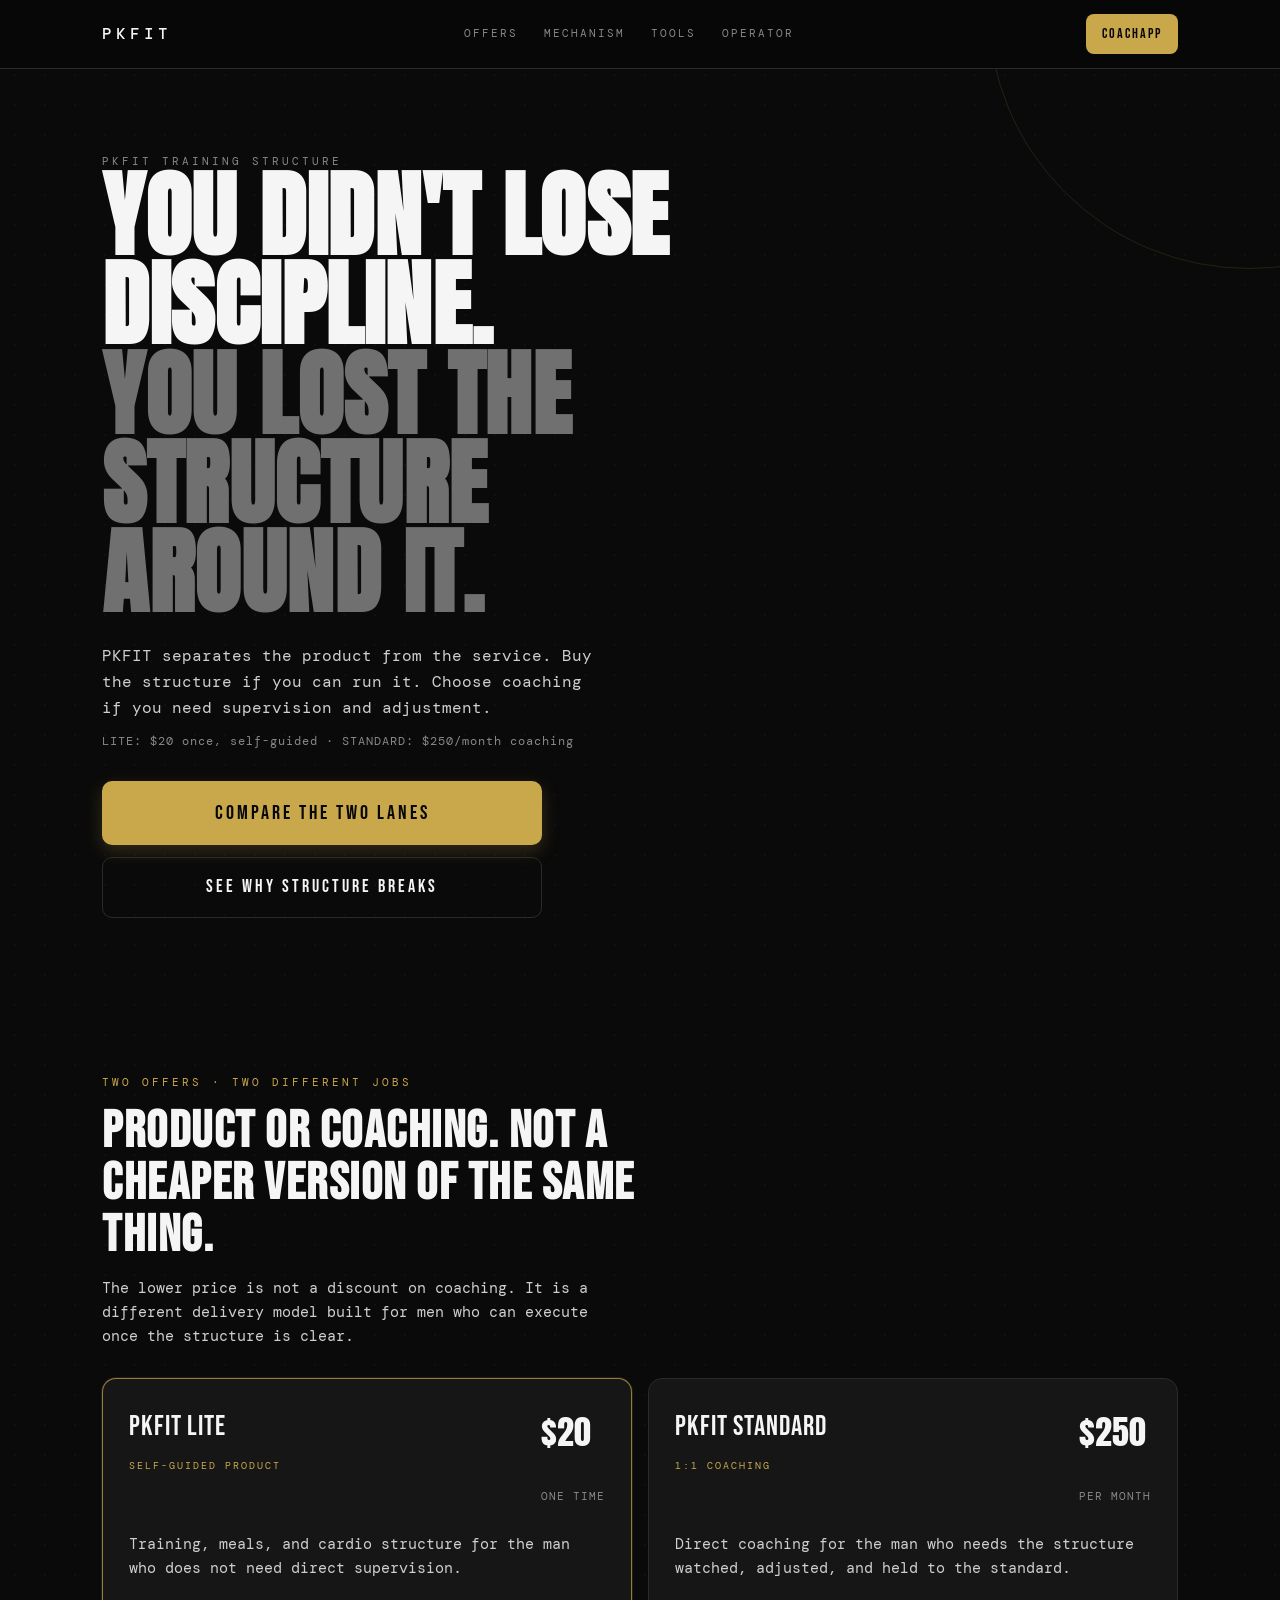
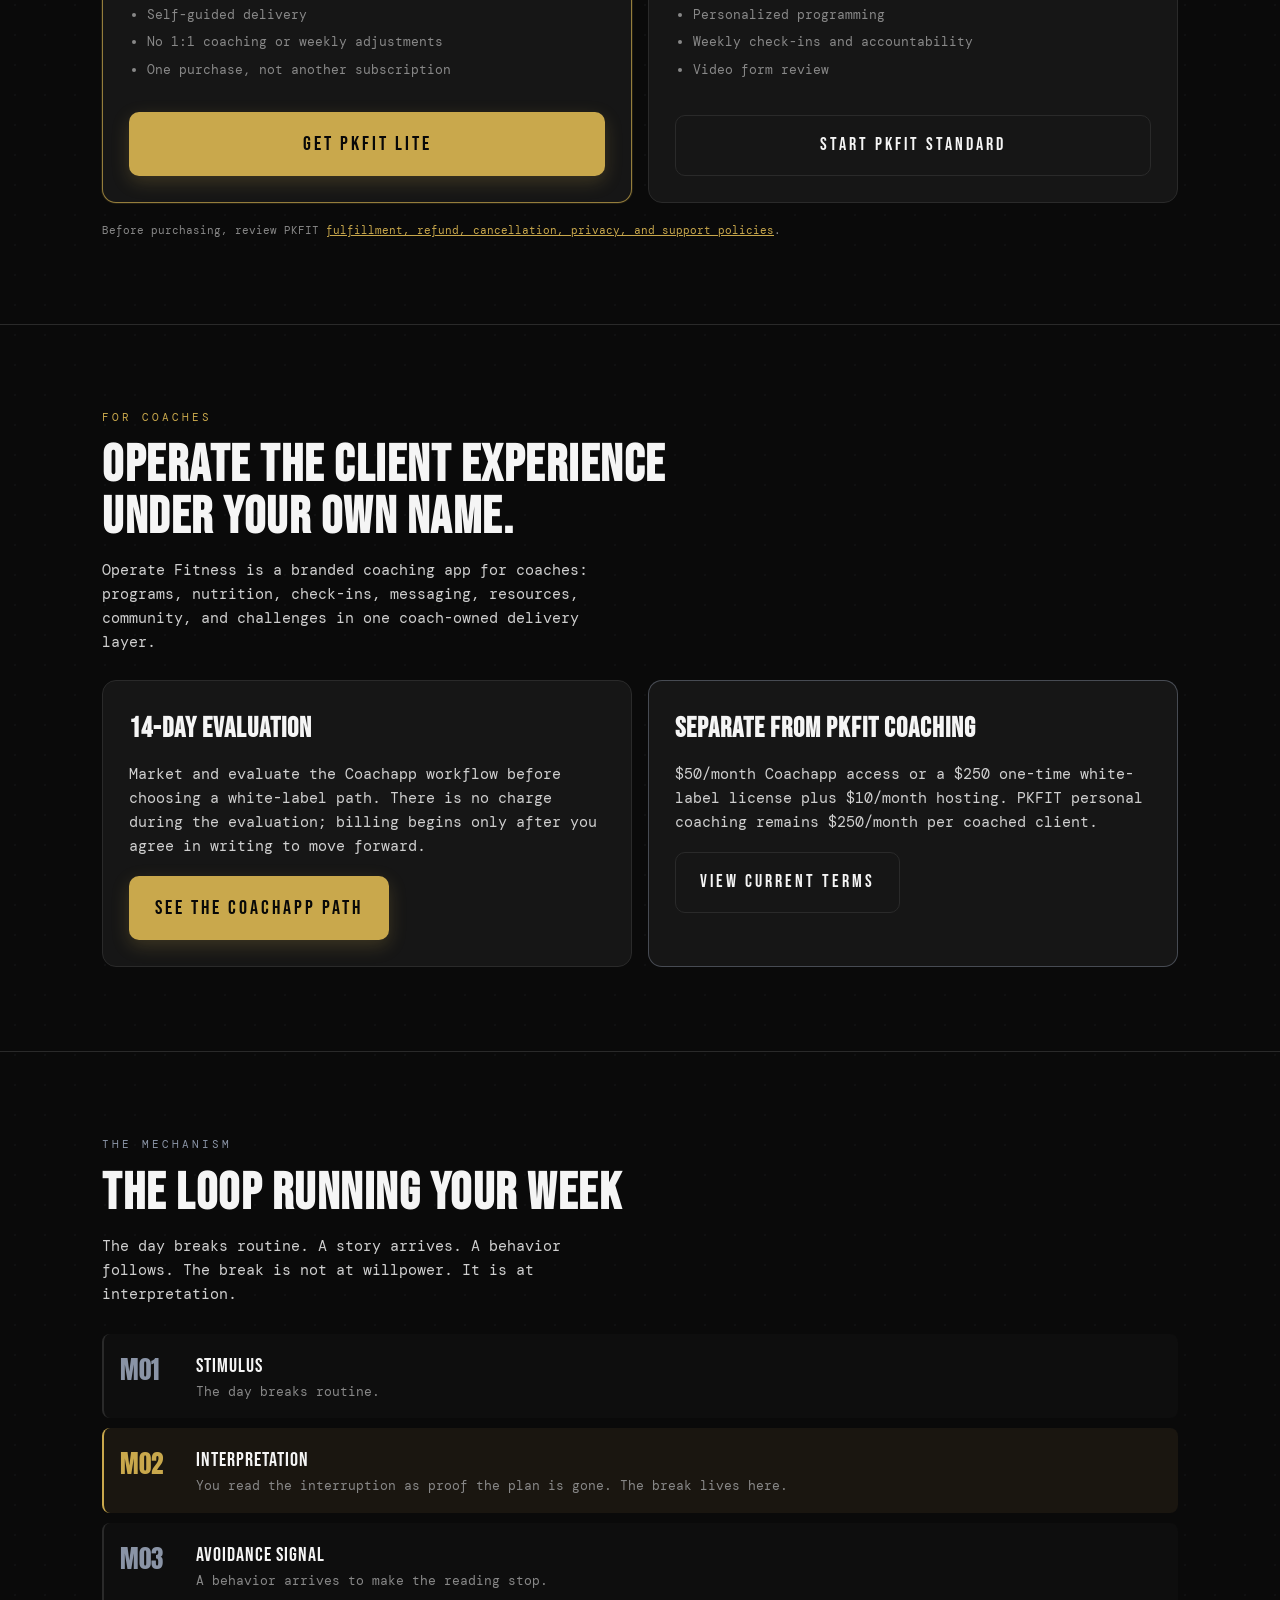
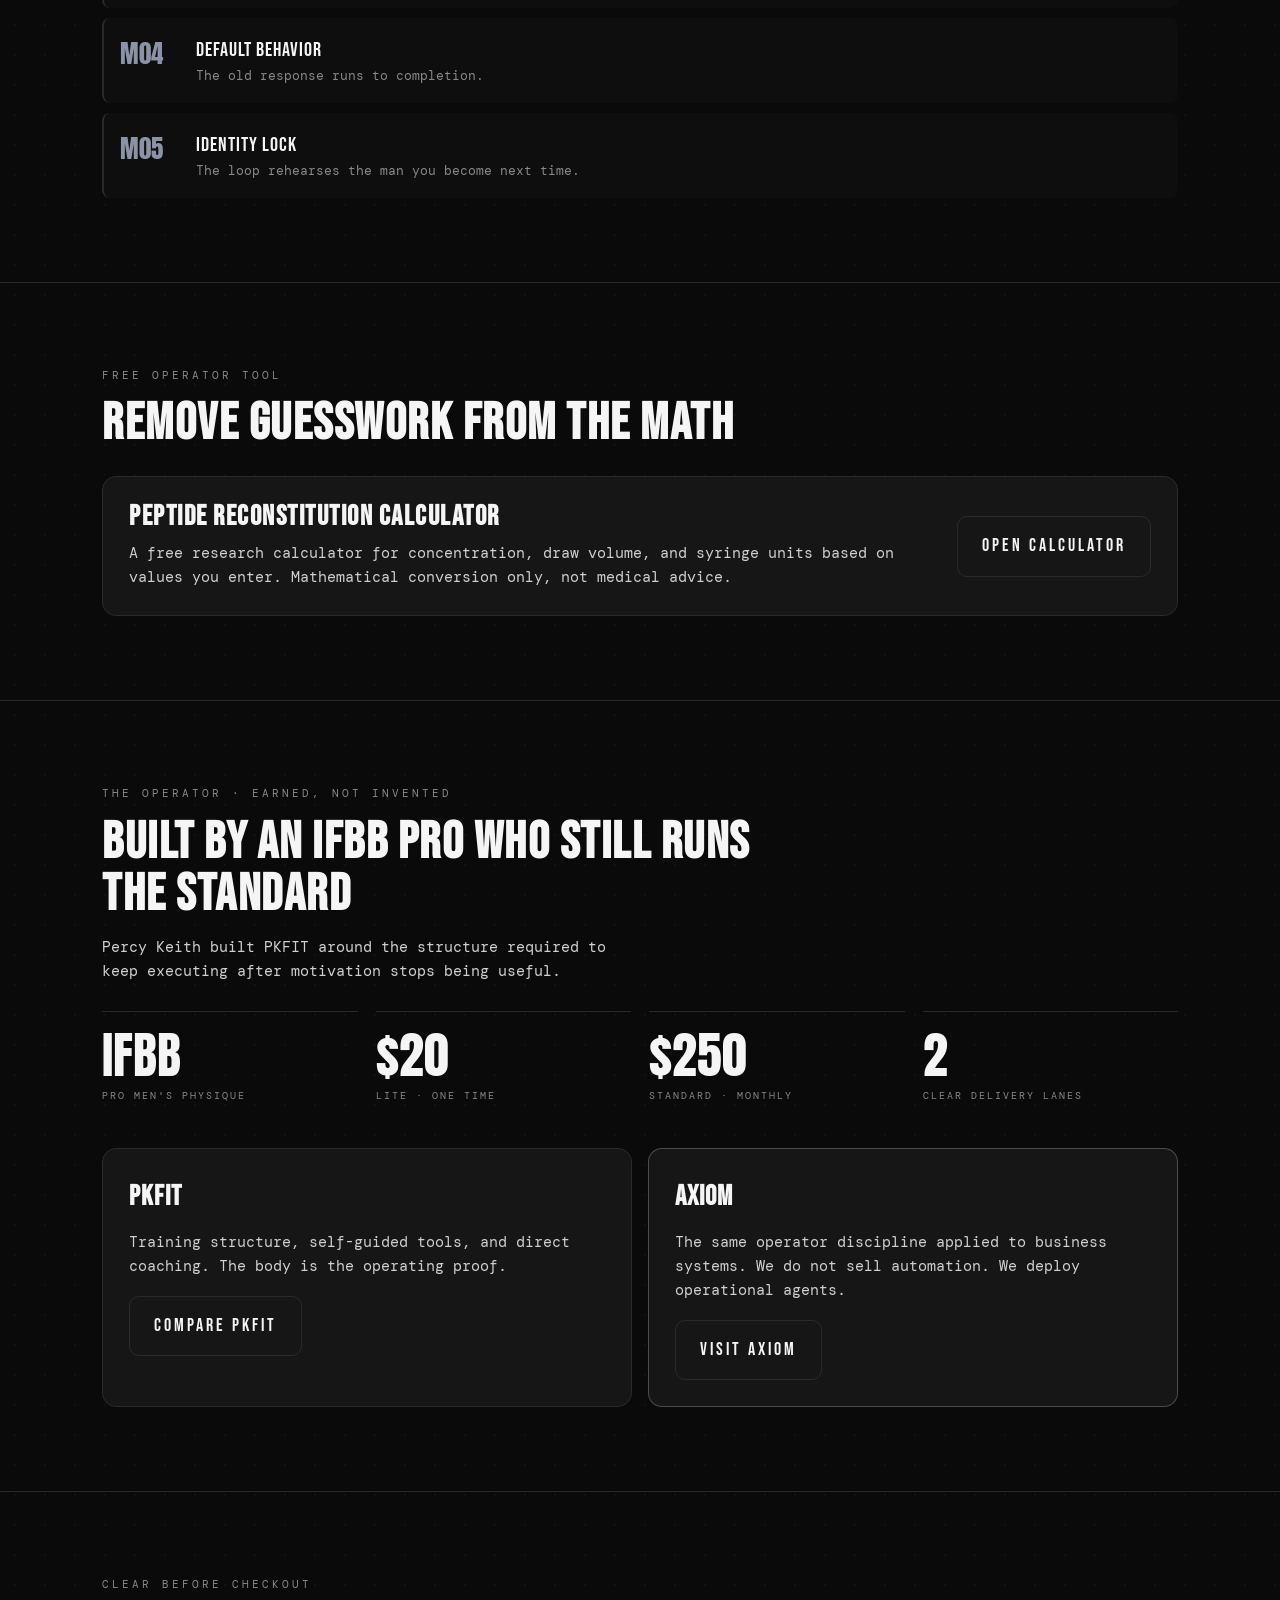
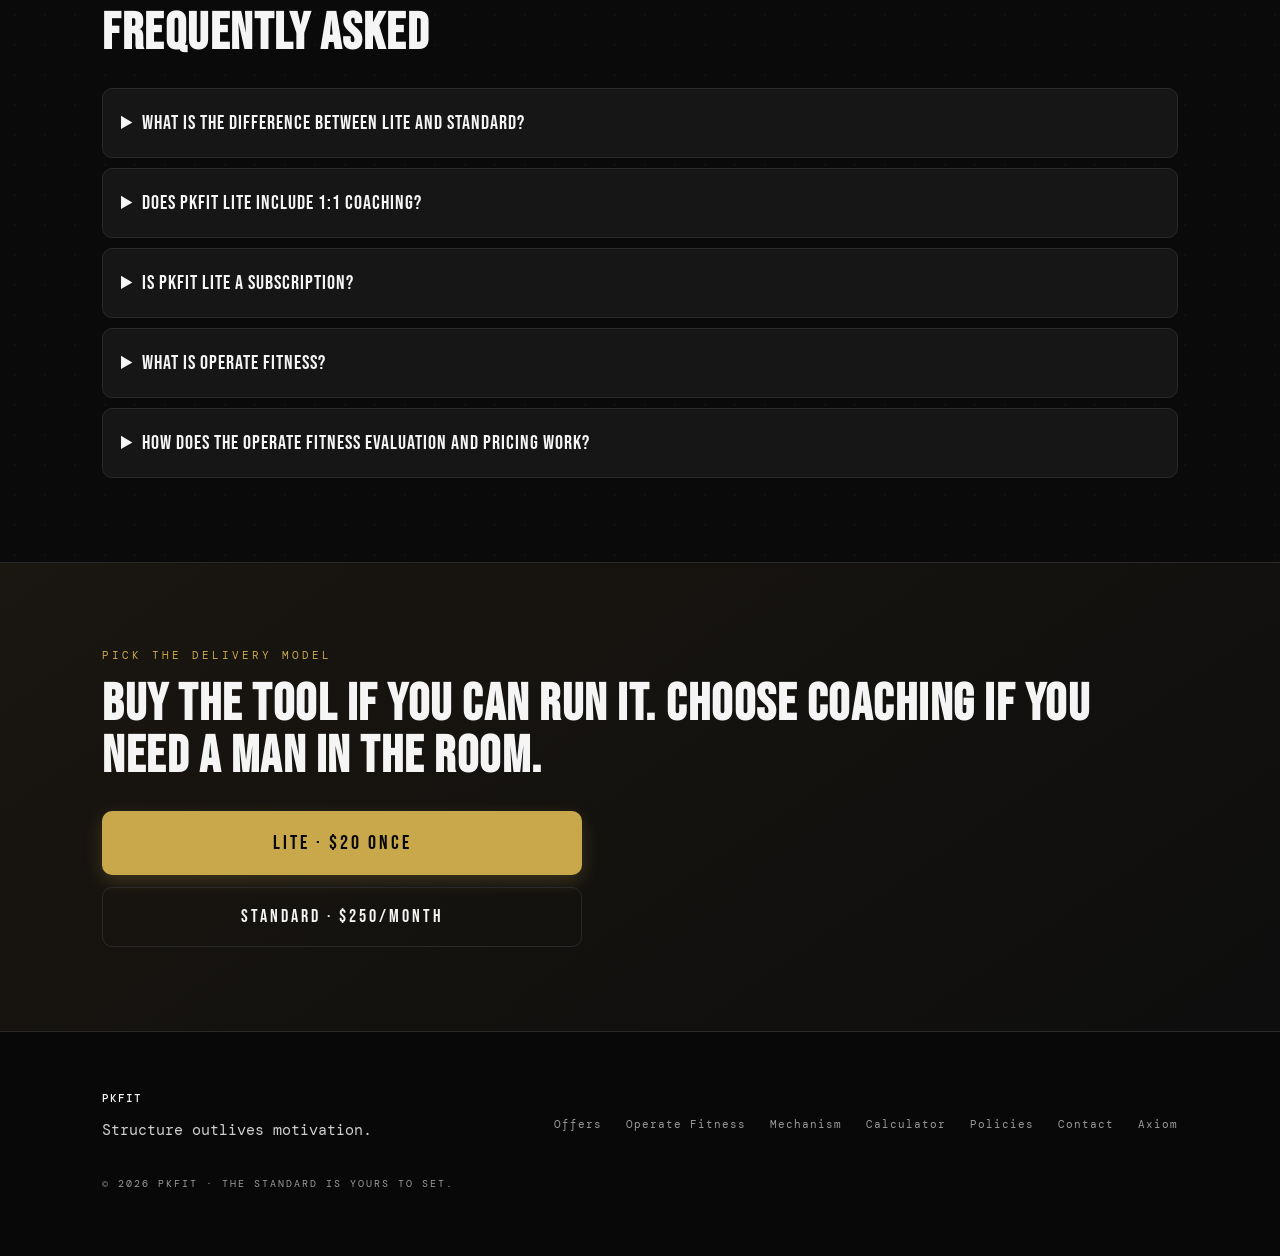
==== commit 0cd22031: "Prepare Operate Fitness site for controlled acquisition" ====
--- a/index.html
+++ b/index.html
@@ -9,12 +9,12 @@
 <link rel="preload" href="/assets/fonts/bebas-neue-v16-latin-400.woff2" as="font" type="font/woff2" crossorigin>
 <link rel="preload" href="/assets/fonts/dm-mono-v16-latin-400.woff2" as="font" type="font/woff2" crossorigin>
 <title>Online Fitness Coaching &amp; Self-Guided Training | PKFIT</title>
-<meta name="description" content="Compare PKFIT LITE at $20 one time with PKFIT Standard coaching at $250 per month. Self-guided training structure or direct coaching, without confusing the two.">
+<meta name="description" content="Compare PKFIT LITE at $20 one time, PKFIT Standard coaching at $250 per month, and Operate Fitness for coaches who need a branded client delivery layer.">
 <link rel="canonical" href="https://operatefitness.app/">
 <meta property="og:type" content="website">
 <meta property="og:site_name" content="operatefitness.app">
 <meta property="og:title" content="PKFIT Training Structure: LITE or Standard Coaching">
-<meta property="og:description" content="PKFIT LITE is $20 one time and self-guided. PKFIT Standard is $250 per month with coaching. Choose the structure your execution requires.">
+<meta property="og:description" content="PKFIT LITE is $20 one time, PKFIT Standard is $250 per month with coaching, and Operate Fitness is a branded coaching app for coaches.">
 <meta property="og:url" content="https://operatefitness.app/">
 <meta property="og:image" content="https://operatefitness.app/assets/og-pkfit.png">
 <meta property="og:image:width" content="1200">
@@ -22,7 +22,7 @@
 <meta property="og:image:alt" content="PKFIT training structure: LITE at $20 once or Standard coaching at $250 per month">
 <meta name="twitter:card" content="summary_large_image">
 <meta name="twitter:title" content="PKFIT LITE or Standard Coaching">
-<meta name="twitter:description" content="PKFIT LITE: $20 once and self-guided. PKFIT Standard: $250 per month with coaching.">
+<meta name="twitter:description" content="PKFIT LITE: $20 once. PKFIT Standard: $250 per month with coaching. Operate Fitness: a branded coaching app for coaches.">
 <meta name="twitter:image" content="https://operatefitness.app/assets/og-pkfit.png">
 <link rel="stylesheet" href="/assets/brand.css">
 <script type="application/ld+json">
@@ -76,6 +76,14 @@
       }
     },
     {
+      "@type": "Service",
+      "@id": "https://operatefitness.app/#operate-fitness",
+      "name": "Operate Fitness",
+      "description": "A branded coaching app for coaches with programs, nutrition, check-ins, messaging, resources, community, and challenges.",
+      "provider": {"@id": "https://operatefitness.app/#organization"},
+      "url": "https://operatefitness.app/coachapp/"
+    },
+    {
       "@type": "FAQPage",
       "mainEntity": [
         {
@@ -100,6 +108,22 @@
           "acceptedAnswer": {
             "@type": "Answer",
             "text": "No. PKFIT LITE is a one-time $20 purchase."
+          }
+        },
+        {
+          "@type": "Question",
+          "name": "What is Operate Fitness?",
+          "acceptedAnswer": {
+            "@type": "Answer",
+            "text": "Operate Fitness is a branded coaching app for coaches. It brings programs, nutrition, check-ins, messaging, resources, community, and challenges into one coach-owned delivery layer."
+          }
+        },
+        {
+          "@type": "Question",
+          "name": "How does the Operate Fitness evaluation and pricing work?",
+          "acceptedAnswer": {
+            "@type": "Answer",
+            "text": "The white-label Coachapp path begins with a 14-day evaluation to market and evaluate the workflow. There is no charge during the evaluation; billing begins only after you agree in writing to move forward. After the evaluation, the alternatives are $50 per month for Coachapp access, or a $250 one-time white-label license plus $10 per month hosting."
           }
         }
       ]
@@ -133,7 +157,7 @@
     <div class="nav-links">
       <a href="#offers">Offers</a><a href="#mechanism">Mechanism</a><a href="#tools">Tools</a><a href="#operator">Operator</a>
     </div>
-    <a href="#offers" class="nav-cta">Compare</a>
+    <a href="/coachapp/" class="nav-cta">Coachapp</a>
   </div>
 </nav>
 <header class="hero">
@@ -173,6 +197,12 @@
     <p class="purchase-note">Before purchasing, review PKFIT <a href="/policies/">fulfillment, refund, cancellation, privacy, and support policies</a>.</p>
   </div>
 </section>
+<section id="coachapp" aria-labelledby="coachapp-title">
+  <div class="wrap">
+    <div class="section-head"><div class="kicker gold">FOR COACHES</div><h2 id="coachapp-title" class="bebas section-title">OPERATE THE CLIENT EXPERIENCE UNDER YOUR OWN NAME.</h2><p class="section-copy">Operate Fitness is a branded coaching app for coaches: programs, nutrition, check-ins, messaging, resources, community, and challenges in one coach-owned delivery layer.</p></div>
+    <div class="lane-grid"><div class="lane"><h3>14-DAY EVALUATION</h3><p>Market and evaluate the Coachapp workflow before choosing a white-label path. There is no charge during the evaluation; billing begins only after you agree in writing to move forward.</p><a class="btn btn-gold" href="/coachapp/">SEE THE COACHAPP PATH</a></div><div class="lane axiom"><h3>SEPARATE FROM PKFIT COACHING</h3><p>$50/month Coachapp access or a $250 one-time white-label license plus $10/month hosting. PKFIT personal coaching remains $250/month per coached client.</p><a class="btn btn-ghost" href="/coachapp/#pricing">VIEW CURRENT TERMS</a></div></div>
+  </div>
+</section>
 <section id="mechanism" aria-labelledby="mechanism-title">
   <div class="wrap">
     <div class="section-head"><div class="kicker steel">THE MECHANISM</div><h2 id="mechanism-title" class="bebas section-title">THE LOOP RUNNING YOUR WEEK</h2><p class="section-copy">The day breaks routine. A story arrives. A behavior follows. The break is not at willpower. It is at interpretation.</p></div>
@@ -208,6 +238,8 @@
       <details><summary>WHAT IS THE DIFFERENCE BETWEEN LITE AND STANDARD?</summary><p>LITE is a $20 one-time, self-guided product. Standard is $250 per month and includes personalized programming, weekly check-ins, and video form review.</p></details>
       <details><summary>DOES PKFIT LITE INCLUDE 1:1 COACHING?</summary><p>No. LITE does not include 1:1 coaching, direct messages, or weekly coach adjustments.</p></details>
       <details><summary>IS PKFIT LITE A SUBSCRIPTION?</summary><p>No. PKFIT LITE is a one-time $20 purchase.</p></details>
+      <details><summary>WHAT IS OPERATE FITNESS?</summary><p>Operate Fitness is a branded coaching app for coaches. It brings programs, nutrition, check-ins, messaging, resources, community, and challenges into one coach-owned delivery layer.</p></details>
+      <details><summary>HOW DOES THE OPERATE FITNESS EVALUATION AND PRICING WORK?</summary><p>The white-label Coachapp path begins with a 14-day evaluation to market and assess the workflow. There is no charge during the evaluation; billing begins only after you agree in writing to move forward. After that, choose either $50 per month for Coachapp access, or a $250 one-time white-label license plus $10 per month hosting.</p></details>
     </div>
   </div>
 </section>
@@ -215,6 +247,6 @@
   <div class="wrap"><div class="kicker gold">PICK THE DELIVERY MODEL</div><h2 id="start-title" class="bebas section-title">BUY THE TOOL IF YOU CAN RUN IT. CHOOSE COACHING IF YOU NEED A MAN IN THE ROOM.</h2><div class="final-actions"><a class="btn btn-gold btn-block" href="https://pkfit-lite.netlify.app">LITE &middot; $20 ONCE</a><a class="btn btn-ghost btn-block" href="https://buy.stripe.com/5kQfZbekE1ge99G9bW5gc0h">STANDARD &middot; $250/MONTH</a></div></div>
 </section>
 </main>
-<footer class="footer"><div class="wrap"><div class="footer-grid"><div><a href="/" class="wordmark">PKFIT</a><p class="footer-copy">Structure outlives motivation.</p></div><nav class="footer-links" aria-label="Footer"><a href="#offers">Offers</a><a href="#mechanism">Mechanism</a><a href="/peptides/">Calculator</a><a href="/policies/">Policies</a><a href="/policies/#contact">Contact</a><a href="https://deployaxiom.com">Axiom</a></nav></div><div class="footer-mark">&copy; 2026 PKFIT &middot; THE STANDARD IS YOURS TO SET.</div></div></footer>
+<footer class="footer"><div class="wrap"><div class="footer-grid"><div><a href="/" class="wordmark">PKFIT</a><p class="footer-copy">Structure outlives motivation.</p></div><nav class="footer-links" aria-label="Footer"><a href="#offers">Offers</a><a href="/coachapp/">Operate Fitness</a><a href="#mechanism">Mechanism</a><a href="/peptides/">Calculator</a><a href="/policies/">Policies</a><a href="/policies/#contact">Contact</a><a href="https://deployaxiom.com">Axiom</a></nav></div><div class="footer-mark">&copy; 2026 PKFIT &middot; THE STANDARD IS YOURS TO SET.</div></div></footer>
 </body>
 </html>
--- a/assets/brand.css
+++ b/assets/brand.css
@@ -49,17 +49,18 @@
 .muted{color:var(--muted)}
 p{color:#cfcfcf;font-size:15px}
 
-.wrap{max-width:var(--maxw);margin:0 auto;padding:0 22px}
+.wrap{width:100%;max-width:var(--maxw);margin:0 auto;padding:0 22px}
 section{padding:64px 0;border-bottom:0.5px solid var(--line)}
 .rule{height:0.5px;background:var(--line);border:0;margin:0}
-
+.section-copy,.hero-sub,.hero-meta{width:100%;overflow-wrap:anywhere}
+:where(section,main[id])[id]{scroll-margin-top:76px}
 .nav{position:sticky;top:0;z-index:60;background:rgba(8,8,8,0.86);backdrop-filter:blur(10px);border-bottom:0.5px solid var(--line)}
-.nav-in{max-width:var(--maxw);margin:0 auto;padding:14px 22px;display:flex;align-items:center;justify-content:space-between}
-.wordmark{font-family:'DM Mono',monospace;font-weight:500;letter-spacing:4px;font-size:16px;color:var(--ink);text-decoration:none}
+.nav-in{width:100%;min-width:0;max-width:var(--maxw);margin:0 auto;padding:14px 22px;display:flex;align-items:center;justify-content:space-between}
+.wordmark{font-family:'DM Mono',monospace;font-weight:500;letter-spacing:4px;font-size:16px;color:var(--ink);text-decoration:none;white-space:nowrap;min-width:0}
 .nav-links{display:none;gap:26px}
 .nav-links a{color:var(--muted);text-decoration:none;font-size:11px;letter-spacing:2px;text-transform:uppercase}
 .nav-links a:hover{color:var(--ink)}
-.nav-cta{font-family:'Bebas Neue',sans-serif;font-size:14px;letter-spacing:2px;background:var(--gold);color:var(--base);padding:9px 16px;border-radius:8px;text-decoration:none}
+.nav-cta{font-family:'Bebas Neue',sans-serif;font-size:14px;letter-spacing:2px;background:var(--gold);color:var(--base);padding:9px 16px;border-radius:8px;text-decoration:none;white-space:nowrap;flex-shrink:0}
 
 .btn{display:inline-flex;align-items:center;justify-content:center;gap:10px;font-family:'Bebas Neue',sans-serif;letter-spacing:3px;text-decoration:none;border-radius:10px;cursor:pointer;border:none}
 .btn-gold{background:var(--gold);color:var(--base);font-size:20px;padding:16px 26px;box-shadow:0 6px 18px rgba(201,168,76,0.22)}
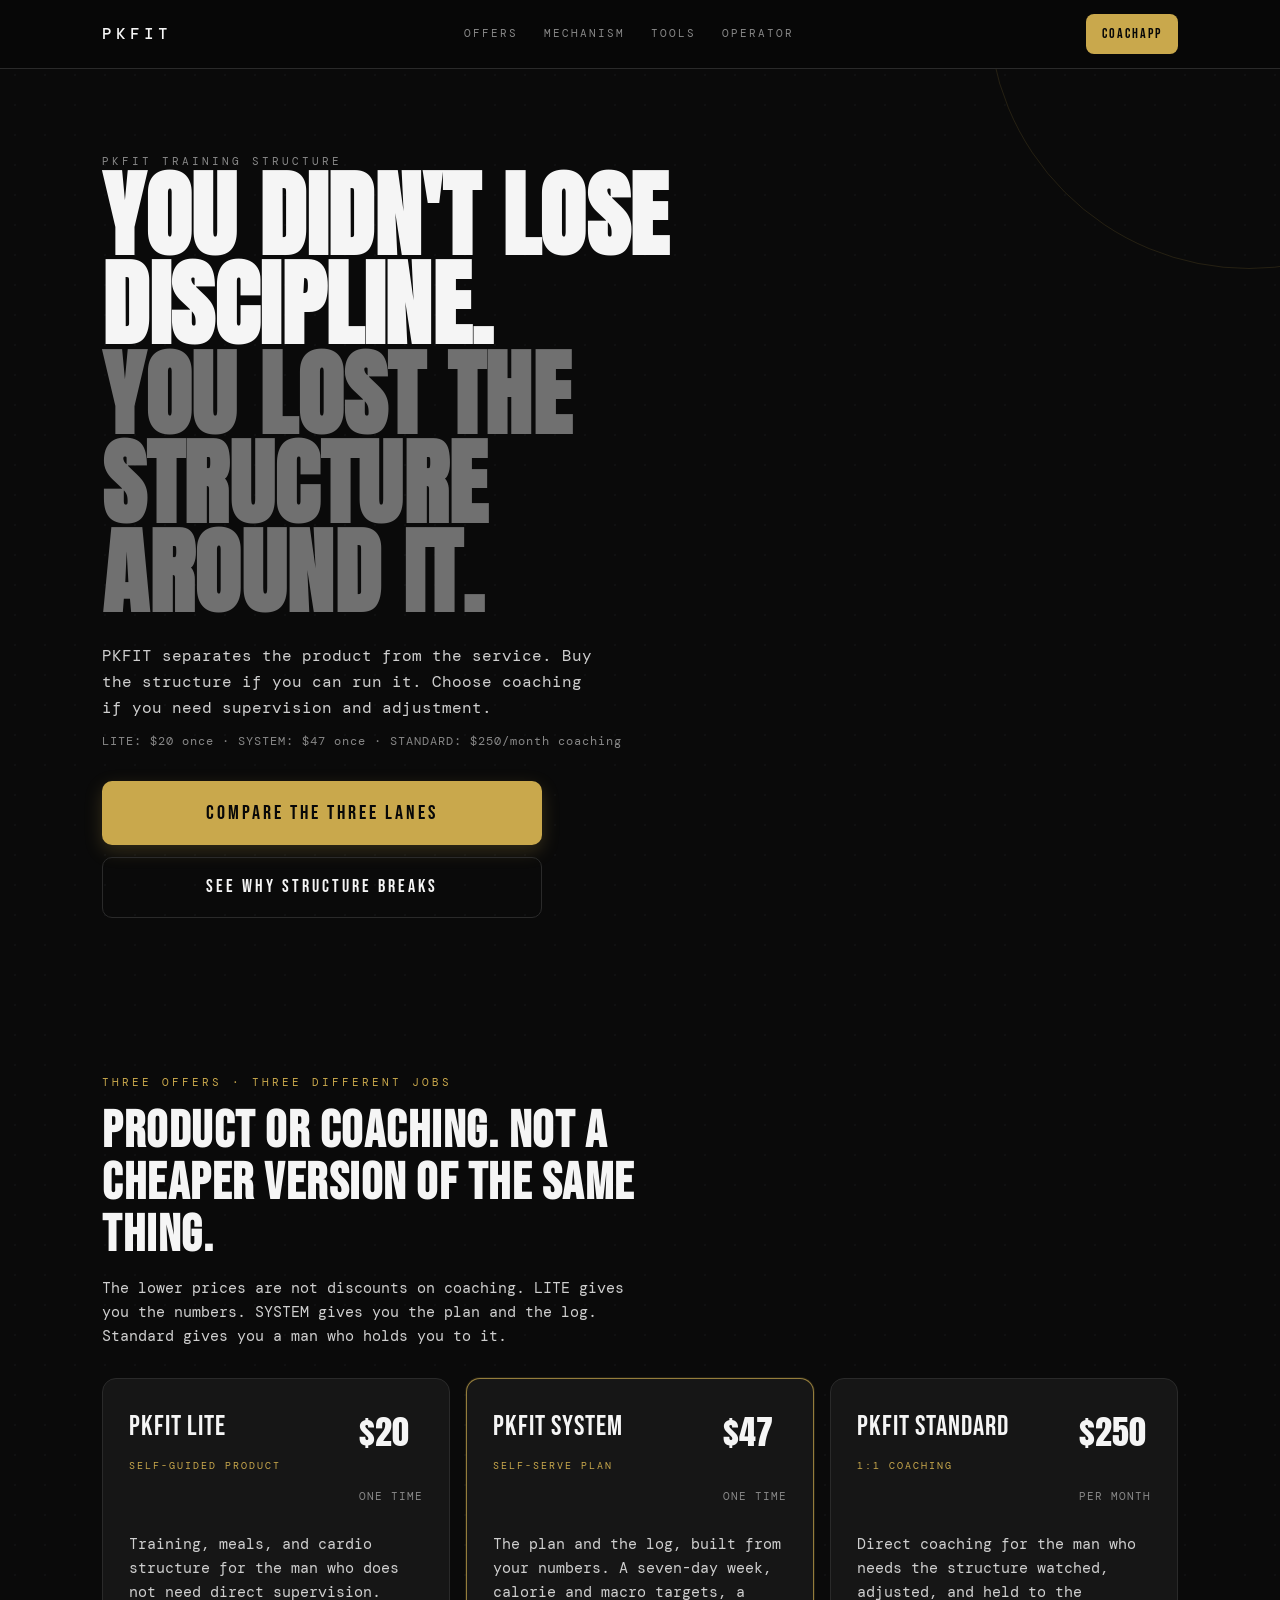
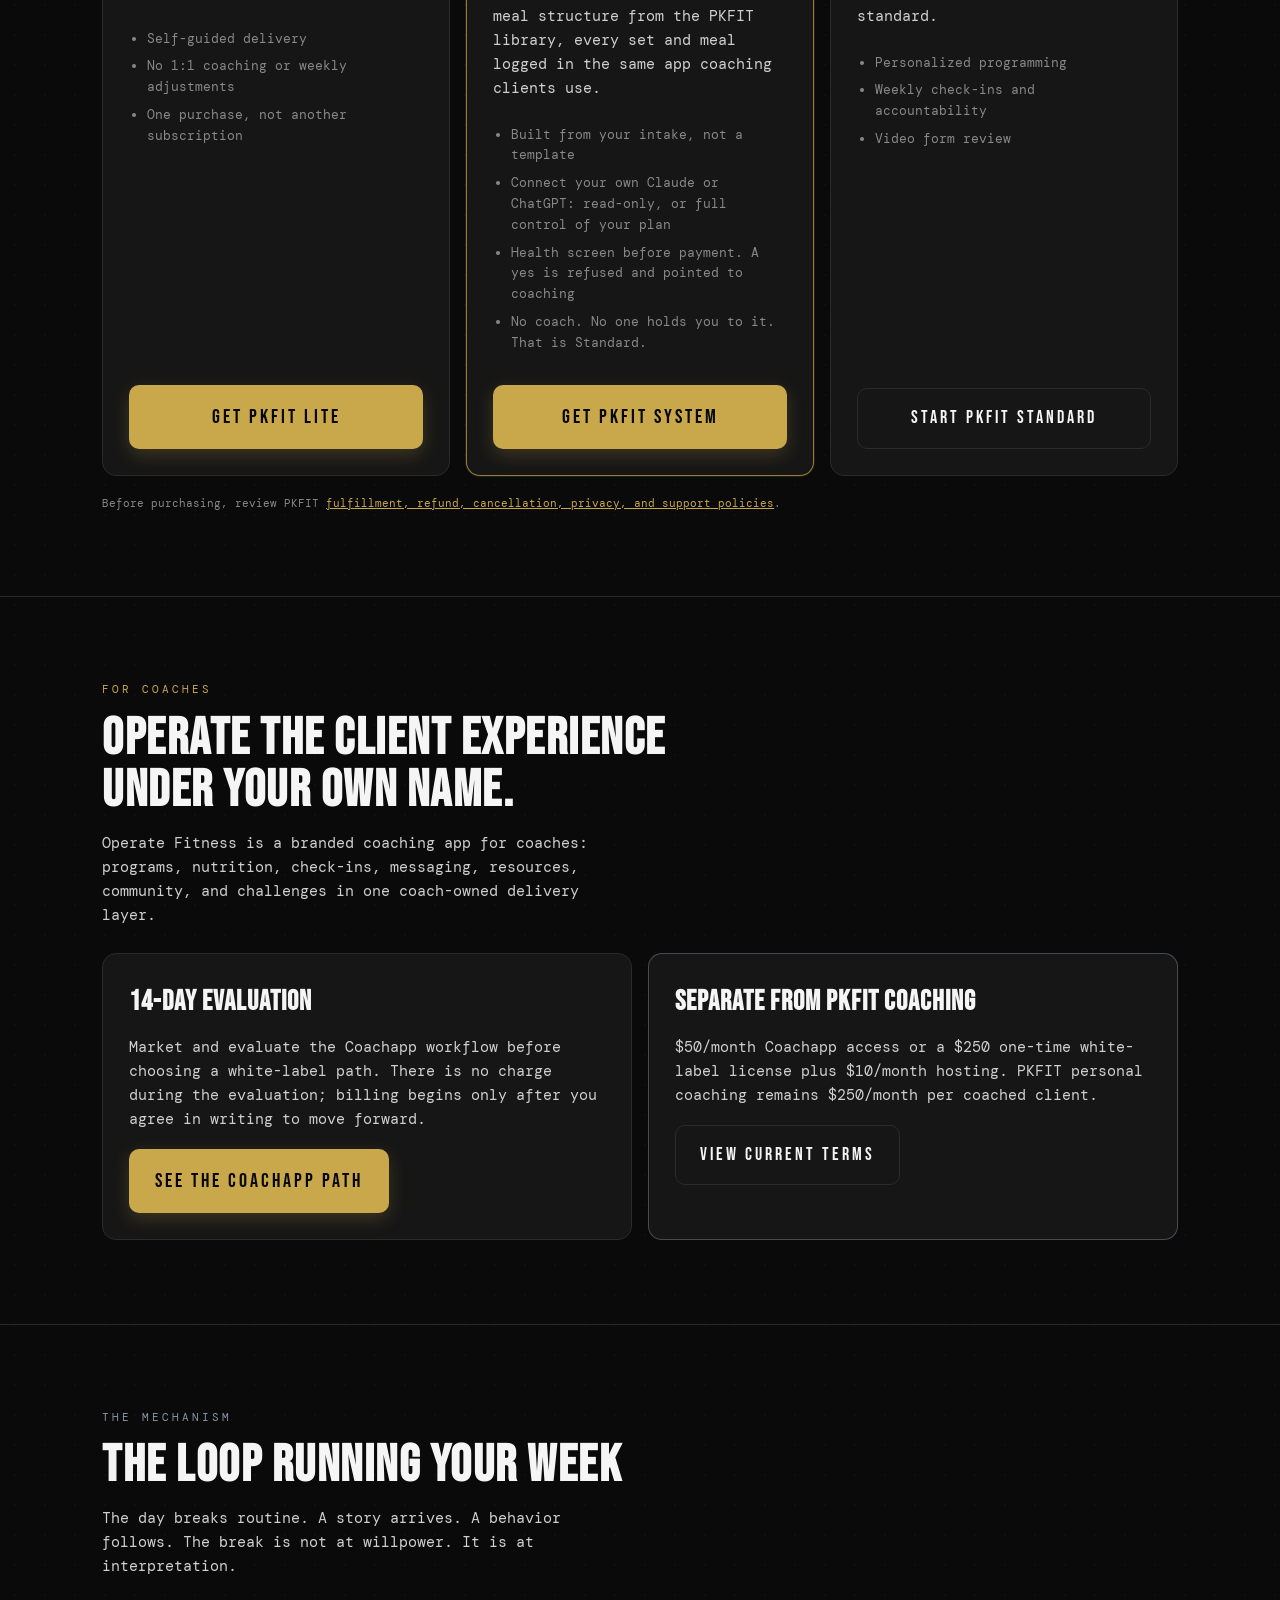
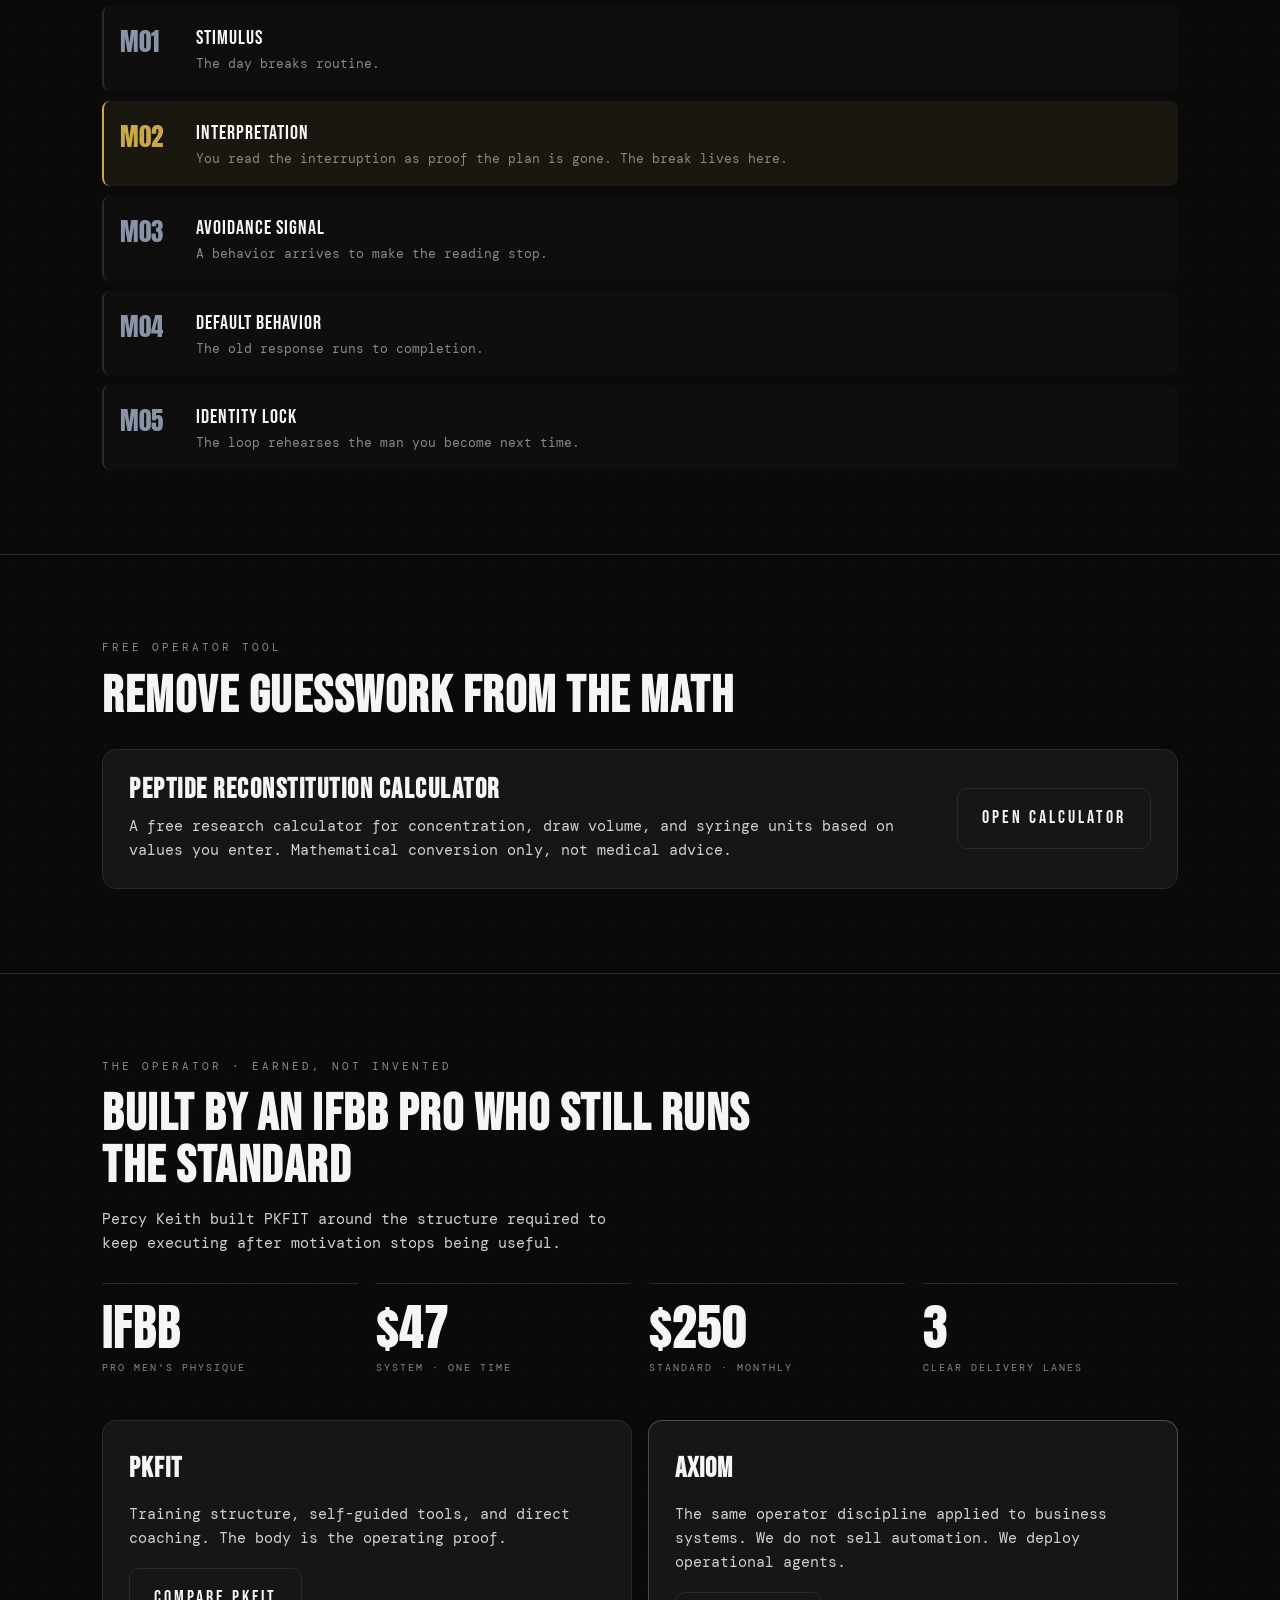
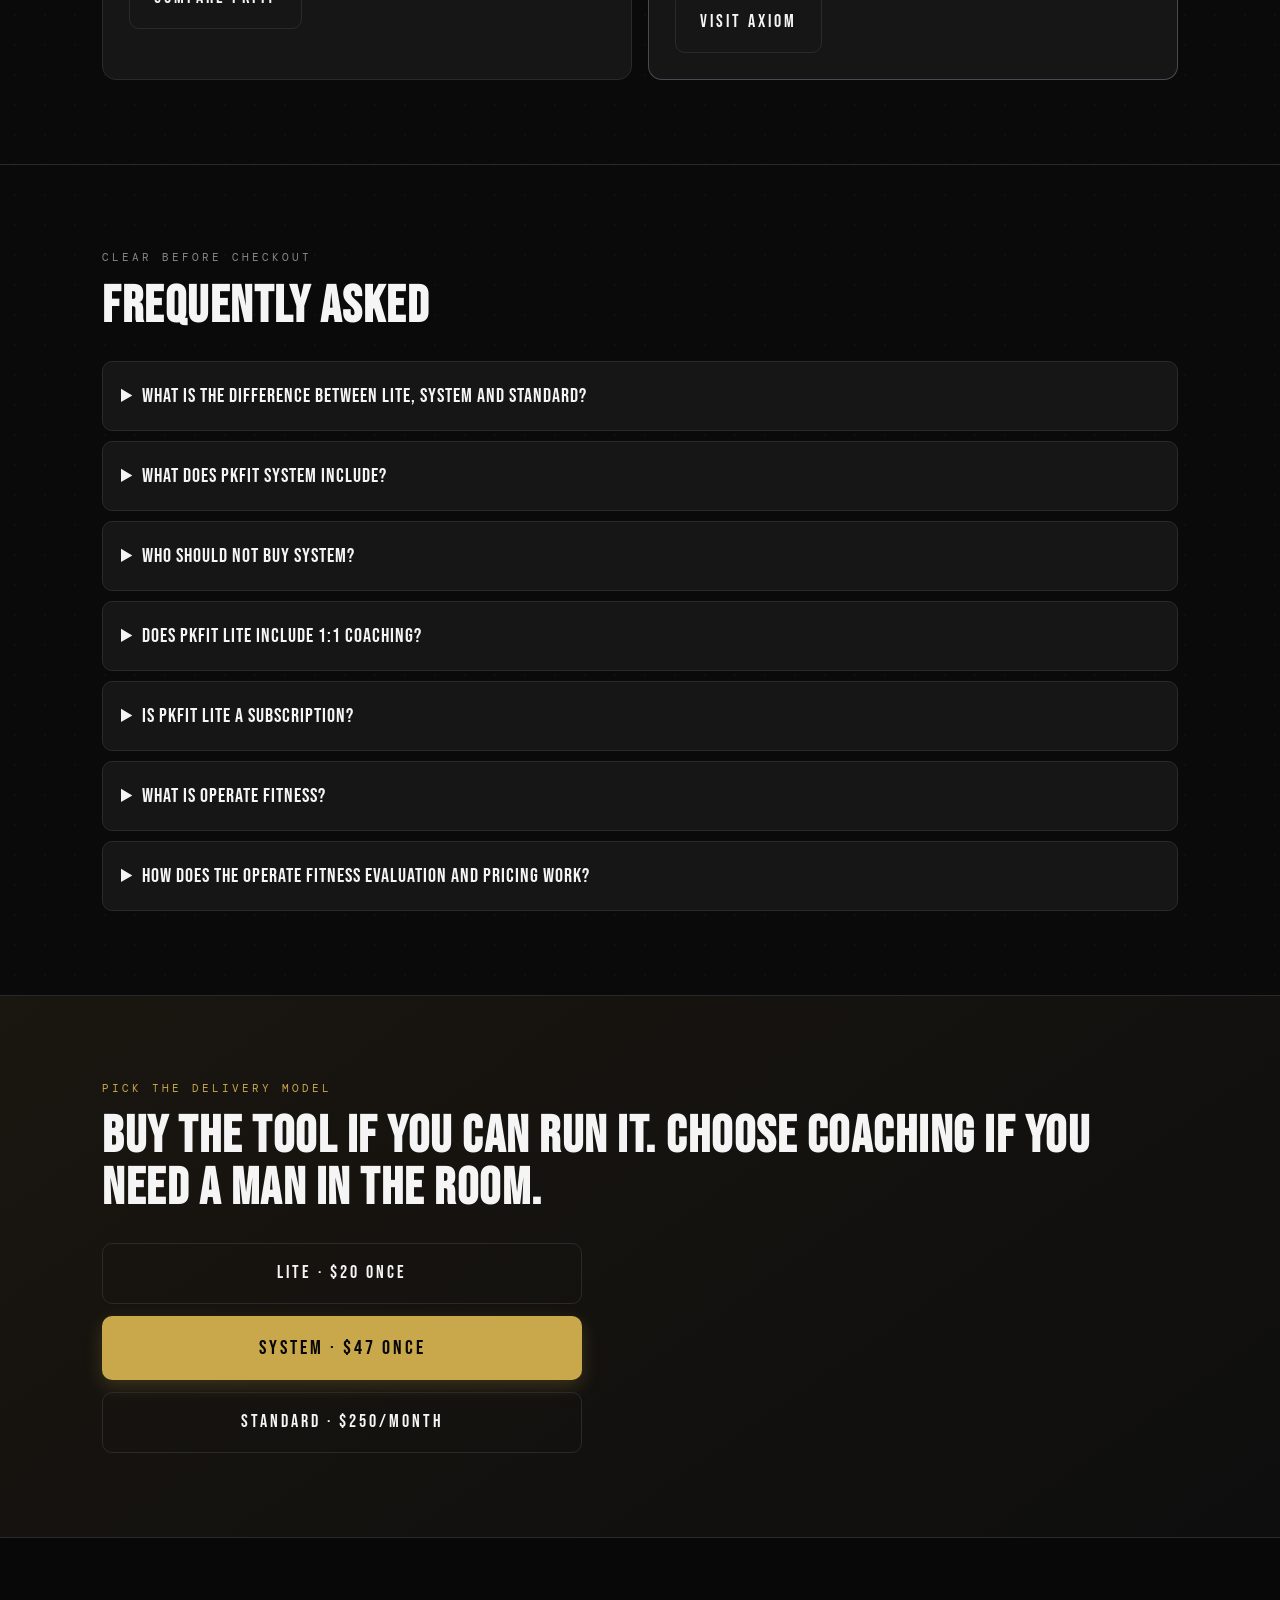
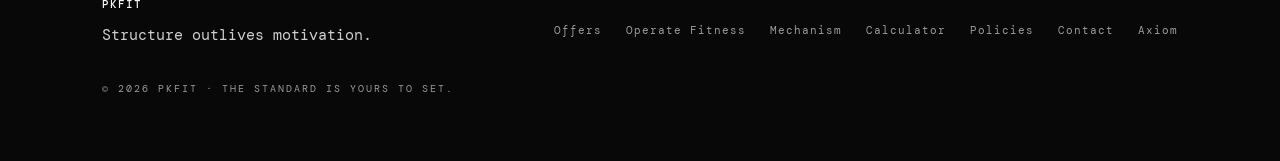
==== commit 4d4e8213: "feat: PKFIT SYSTEM — /system/ landing page, third offer card, FAQ, policies (offer, fulfillment, ref" ====
--- a/index.html
+++ b/index.html
@@ -9,7 +9,7 @@
 <link rel="preload" href="/assets/fonts/bebas-neue-v16-latin-400.woff2" as="font" type="font/woff2" crossorigin>
 <link rel="preload" href="/assets/fonts/dm-mono-v16-latin-400.woff2" as="font" type="font/woff2" crossorigin>
 <title>Online Fitness Coaching &amp; Self-Guided Training | PKFIT</title>
-<meta name="description" content="Compare PKFIT LITE at $20 one time, PKFIT Standard coaching at $250 per month, and Operate Fitness for coaches who need a branded client delivery layer.">
+<meta name="description" content="Compare PKFIT LITE at $20 one time, PKFIT SYSTEM at $47 one time, PKFIT Standard coaching at $250 per month, and Operate Fitness for coaches who need a branded client delivery layer.">
 <link rel="canonical" href="https://operatefitness.app/">
 <meta property="og:type" content="website">
 <meta property="og:site_name" content="operatefitness.app">
@@ -146,7 +146,7 @@
 .faq{display:grid;gap:10px;margin-top:28px}.faq details{background:var(--card);border:1px solid var(--line);border-radius:10px;padding:18px}.faq summary{cursor:pointer;font-family:'Bebas Neue',sans-serif;font-size:20px;letter-spacing:1px}.faq p{margin-top:12px;color:var(--muted)}
 .final{background:linear-gradient(145deg,var(--gold-tile),var(--card-nested))}.final-actions{display:grid;gap:12px;max-width:480px;margin-top:28px}
 .footer{padding:50px 0 64px}.footer .wordmark{opacity:1;color:var(--ink)}.footer-grid{display:grid;gap:26px}.footer-links{display:flex;flex-wrap:wrap;gap:12px 24px}.footer a{color:#9a9a9a;text-decoration:none;font-size:11px;letter-spacing:1px}.footer a:hover{color:var(--ink)}.footer-mark{opacity:1;margin-top:34px;font-size:10px;letter-spacing:2px;color:#9a9a9a}
-@media(min-width:760px){.offer-grid,.lane-grid{grid-template-columns:1fr 1fr}.operator-grid{grid-template-columns:repeat(4,1fr)}.tool-card{grid-template-columns:1fr auto;align-items:center}.footer-grid{grid-template-columns:1fr auto;align-items:end}}
+@media(min-width:760px){.offer-grid,.lane-grid{grid-template-columns:1fr 1fr}}@media(min-width:1000px){.offer-grid{grid-template-columns:repeat(3,1fr)}}@media(min-width:760px){.operator-grid{grid-template-columns:repeat(4,1fr)}.tool-card{grid-template-columns:1fr auto;align-items:center}.footer-grid{grid-template-columns:1fr auto;align-items:end}}
 </style>
 </head>
 <body>
@@ -165,9 +165,9 @@
     <div class="kicker">PKFIT TRAINING STRUCTURE</div>
     <h1 class="anton">YOU DIDN'T LOSE DISCIPLINE.<br><span class="dim">YOU LOST THE STRUCTURE AROUND IT.</span></h1>
     <p class="hero-sub">PKFIT separates the product from the service. Buy the structure if you can run it. Choose coaching if you need supervision and adjustment.</p>
-    <div class="hero-meta">LITE: $20 once, self-guided &middot; STANDARD: $250/month coaching</div>
+    <div class="hero-meta">LITE: $20 once &middot; SYSTEM: $47 once &middot; STANDARD: $250/month coaching</div>
     <div class="hero-cta">
-      <a href="#offers" class="btn btn-gold btn-block">COMPARE THE TWO LANES</a>
+      <a href="#offers" class="btn btn-gold btn-block">COMPARE THE THREE LANES</a>
       <a href="#mechanism" class="btn btn-ghost btn-block">SEE WHY STRUCTURE BREAKS</a>
     </div>
   </div>
@@ -176,16 +176,22 @@
 <section id="offers" aria-labelledby="offers-title">
   <div class="wrap">
     <div class="section-head">
-      <div class="kicker gold">TWO OFFERS &middot; TWO DIFFERENT JOBS</div>
+      <div class="kicker gold">THREE OFFERS &middot; THREE DIFFERENT JOBS</div>
       <h2 id="offers-title" class="bebas section-title">PRODUCT OR COACHING. NOT A CHEAPER VERSION OF THE SAME THING.</h2>
-      <p class="section-copy">The lower price is not a discount on coaching. It is a different delivery model built for men who can execute once the structure is clear.</p>
+      <p class="section-copy">The lower prices are not discounts on coaching. LITE gives you the numbers. SYSTEM gives you the plan and the log. Standard gives you a man who holds you to it.</p>
     </div>
     <div class="offer-grid">
-      <article class="offer primary" id="pkfit-lite">
+      <article class="offer" id="pkfit-lite">
         <div class="offer-top"><div><div class="offer-name">PKFIT LITE</div><span class="tag">SELF-GUIDED PRODUCT</span></div><div class="offer-price">$20<br><small>ONE TIME</small></div></div>
         <p>Training, meals, and cardio structure for the man who does not need direct supervision.</p>
         <ul><li>Self-guided delivery</li><li>No 1:1 coaching or weekly adjustments</li><li>One purchase, not another subscription</li></ul>
         <a class="btn btn-gold btn-block" href="https://pkfit-lite.netlify.app">GET PKFIT LITE</a>
+      </article>
+      <article class="offer primary" id="pkfit-system">
+        <div class="offer-top"><div><div class="offer-name">PKFIT SYSTEM</div><span class="tag">SELF-SERVE PLAN</span></div><div class="offer-price">$47<br><small>ONE TIME</small></div></div>
+        <p>The plan and the log, built from your numbers. A seven-day week, calorie and macro targets, a meal structure from the PKFIT library, every set and meal logged in the same app coaching clients use.</p>
+        <ul><li>Built from your intake, not a template</li><li>Connect your own Claude or ChatGPT: read-only, or full control of your plan</li><li>Health screen before payment. A yes is refused and pointed to coaching</li><li>No coach. No one holds you to it. That is Standard.</li></ul>
+        <a class="btn btn-gold btn-block" href="https://console.operatefitness.app/system">GET PKFIT SYSTEM</a>
       </article>
       <article class="offer" id="pkfit-standard">
         <div class="offer-top"><div><div class="offer-name">PKFIT STANDARD</div><span class="tag">1:1 COACHING</span></div><div class="offer-price">$250<br><small>PER MONTH</small></div></div>
@@ -224,7 +230,7 @@
 <section id="operator" aria-labelledby="operator-title">
   <div class="wrap">
     <div class="section-head"><div class="kicker">THE OPERATOR &middot; EARNED, NOT INVENTED</div><h2 id="operator-title" class="bebas section-title">BUILT BY AN IFBB PRO WHO STILL RUNS THE STANDARD</h2><p class="section-copy">Percy Keith built PKFIT around the structure required to keep executing after motivation stops being useful.</p></div>
-    <div class="operator-grid"><div class="stat"><div class="stat-value">IFBB</div><div class="stat-label">Pro Men's Physique</div></div><div class="stat"><div class="stat-value">$20</div><div class="stat-label">LITE &middot; one time</div></div><div class="stat"><div class="stat-value">$250</div><div class="stat-label">Standard &middot; monthly</div></div><div class="stat"><div class="stat-value">2</div><div class="stat-label">Clear delivery lanes</div></div></div>
+    <div class="operator-grid"><div class="stat"><div class="stat-value">IFBB</div><div class="stat-label">Pro Men's Physique</div></div><div class="stat"><div class="stat-value">$47</div><div class="stat-label">SYSTEM &middot; one time</div></div><div class="stat"><div class="stat-value">$250</div><div class="stat-label">Standard &middot; monthly</div></div><div class="stat"><div class="stat-value">3</div><div class="stat-label">Clear delivery lanes</div></div></div>
     <div class="lane-grid">
       <div class="lane"><h3>PKFIT</h3><p>Training structure, self-guided tools, and direct coaching. The body is the operating proof.</p><a class="btn btn-ghost" href="#offers">COMPARE PKFIT</a></div>
       <div class="lane axiom"><h3>AXIOM</h3><p>The same operator discipline applied to business systems. We do not sell automation. We deploy operational agents.</p><a class="btn btn-ghost" href="https://deployaxiom.com">VISIT AXIOM</a></div>
@@ -235,7 +241,9 @@
   <div class="wrap">
     <div class="section-head"><div class="kicker">CLEAR BEFORE CHECKOUT</div><h2 id="faq-title" class="bebas section-title">FREQUENTLY ASKED</h2></div>
     <div class="faq">
-      <details><summary>WHAT IS THE DIFFERENCE BETWEEN LITE AND STANDARD?</summary><p>LITE is a $20 one-time, self-guided product. Standard is $250 per month and includes personalized programming, weekly check-ins, and video form review.</p></details>
+      <details><summary>WHAT IS THE DIFFERENCE BETWEEN LITE, SYSTEM AND STANDARD?</summary><p>LITE is a $20 one-time set of tools: your calories, your training and cardio numbers. SYSTEM is a $47 one-time plan built from your intake, with a log for every set and meal and the option to connect your own AI. Standard is $250 per month with a coach: personalized programming, weekly check-ins read by a person, and video form review.</p></details>
+      <details><summary>WHAT DOES PKFIT SYSTEM INCLUDE?</summary><p>A seven-day training week with real exercises, sets and reps. Calorie, protein, fat and carb targets from your numbers, with a protein floor the app enforces. A weekly meal structure from the PKFIT library. A rest timer, last-time ghost text, day swaps, a weekly check-in and progress trends. Optional connection to your own Claude or ChatGPT, read-only or full control of your own plan. No coach reviews it.</p></details>
+      <details><summary>WHO SHOULD NOT BUY SYSTEM?</summary><p>Anyone who answers yes on the health screen; the purchase stops before payment and points to coaching. Anyone in contest prep. Anyone who needs to be held to the plan; that is what Standard is for.</p></details>
       <details><summary>DOES PKFIT LITE INCLUDE 1:1 COACHING?</summary><p>No. LITE does not include 1:1 coaching, direct messages, or weekly coach adjustments.</p></details>
       <details><summary>IS PKFIT LITE A SUBSCRIPTION?</summary><p>No. PKFIT LITE is a one-time $20 purchase.</p></details>
       <details><summary>WHAT IS OPERATE FITNESS?</summary><p>Operate Fitness is a branded coaching app for coaches. It brings programs, nutrition, check-ins, messaging, resources, community, and challenges into one coach-owned delivery layer.</p></details>
@@ -244,7 +252,7 @@
   </div>
 </section>
 <section class="final" id="start" aria-labelledby="start-title">
-  <div class="wrap"><div class="kicker gold">PICK THE DELIVERY MODEL</div><h2 id="start-title" class="bebas section-title">BUY THE TOOL IF YOU CAN RUN IT. CHOOSE COACHING IF YOU NEED A MAN IN THE ROOM.</h2><div class="final-actions"><a class="btn btn-gold btn-block" href="https://pkfit-lite.netlify.app">LITE &middot; $20 ONCE</a><a class="btn btn-ghost btn-block" href="https://buy.stripe.com/5kQfZbekE1ge99G9bW5gc0h">STANDARD &middot; $250/MONTH</a></div></div>
+  <div class="wrap"><div class="kicker gold">PICK THE DELIVERY MODEL</div><h2 id="start-title" class="bebas section-title">BUY THE TOOL IF YOU CAN RUN IT. CHOOSE COACHING IF YOU NEED A MAN IN THE ROOM.</h2><div class="final-actions"><a class="btn btn-ghost btn-block" href="https://pkfit-lite.netlify.app">LITE &middot; $20 ONCE</a><a class="btn btn-gold btn-block" href="https://console.operatefitness.app/system">SYSTEM &middot; $47 ONCE</a><a class="btn btn-ghost btn-block" href="https://buy.stripe.com/5kQfZbekE1ge99G9bW5gc0h">STANDARD &middot; $250/MONTH</a></div></div>
 </section>
 </main>
 <footer class="footer"><div class="wrap"><div class="footer-grid"><div><a href="/" class="wordmark">PKFIT</a><p class="footer-copy">Structure outlives motivation.</p></div><nav class="footer-links" aria-label="Footer"><a href="#offers">Offers</a><a href="/coachapp/">Operate Fitness</a><a href="#mechanism">Mechanism</a><a href="/peptides/">Calculator</a><a href="/policies/">Policies</a><a href="/policies/#contact">Contact</a><a href="https://deployaxiom.com">Axiom</a></nav></div><div class="footer-mark">&copy; 2026 PKFIT &middot; THE STANDARD IS YOURS TO SET.</div></div></footer>
